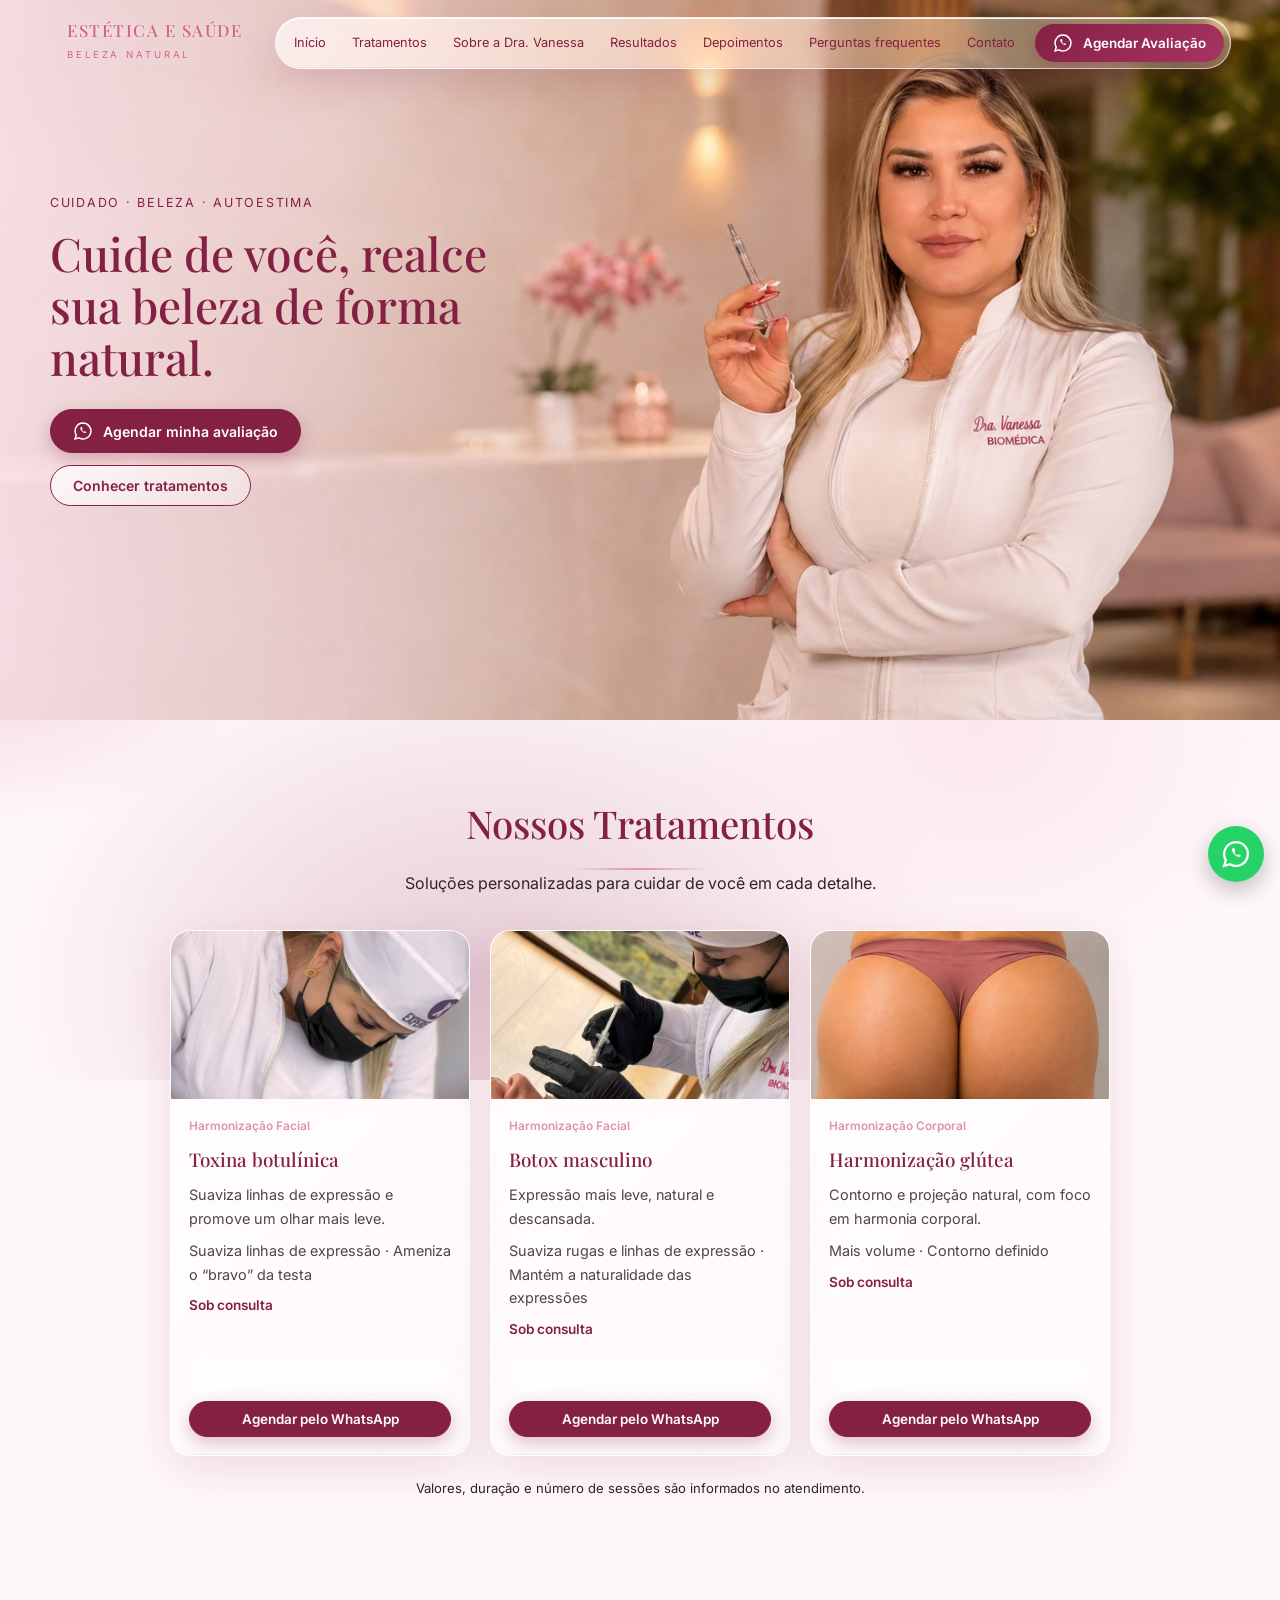
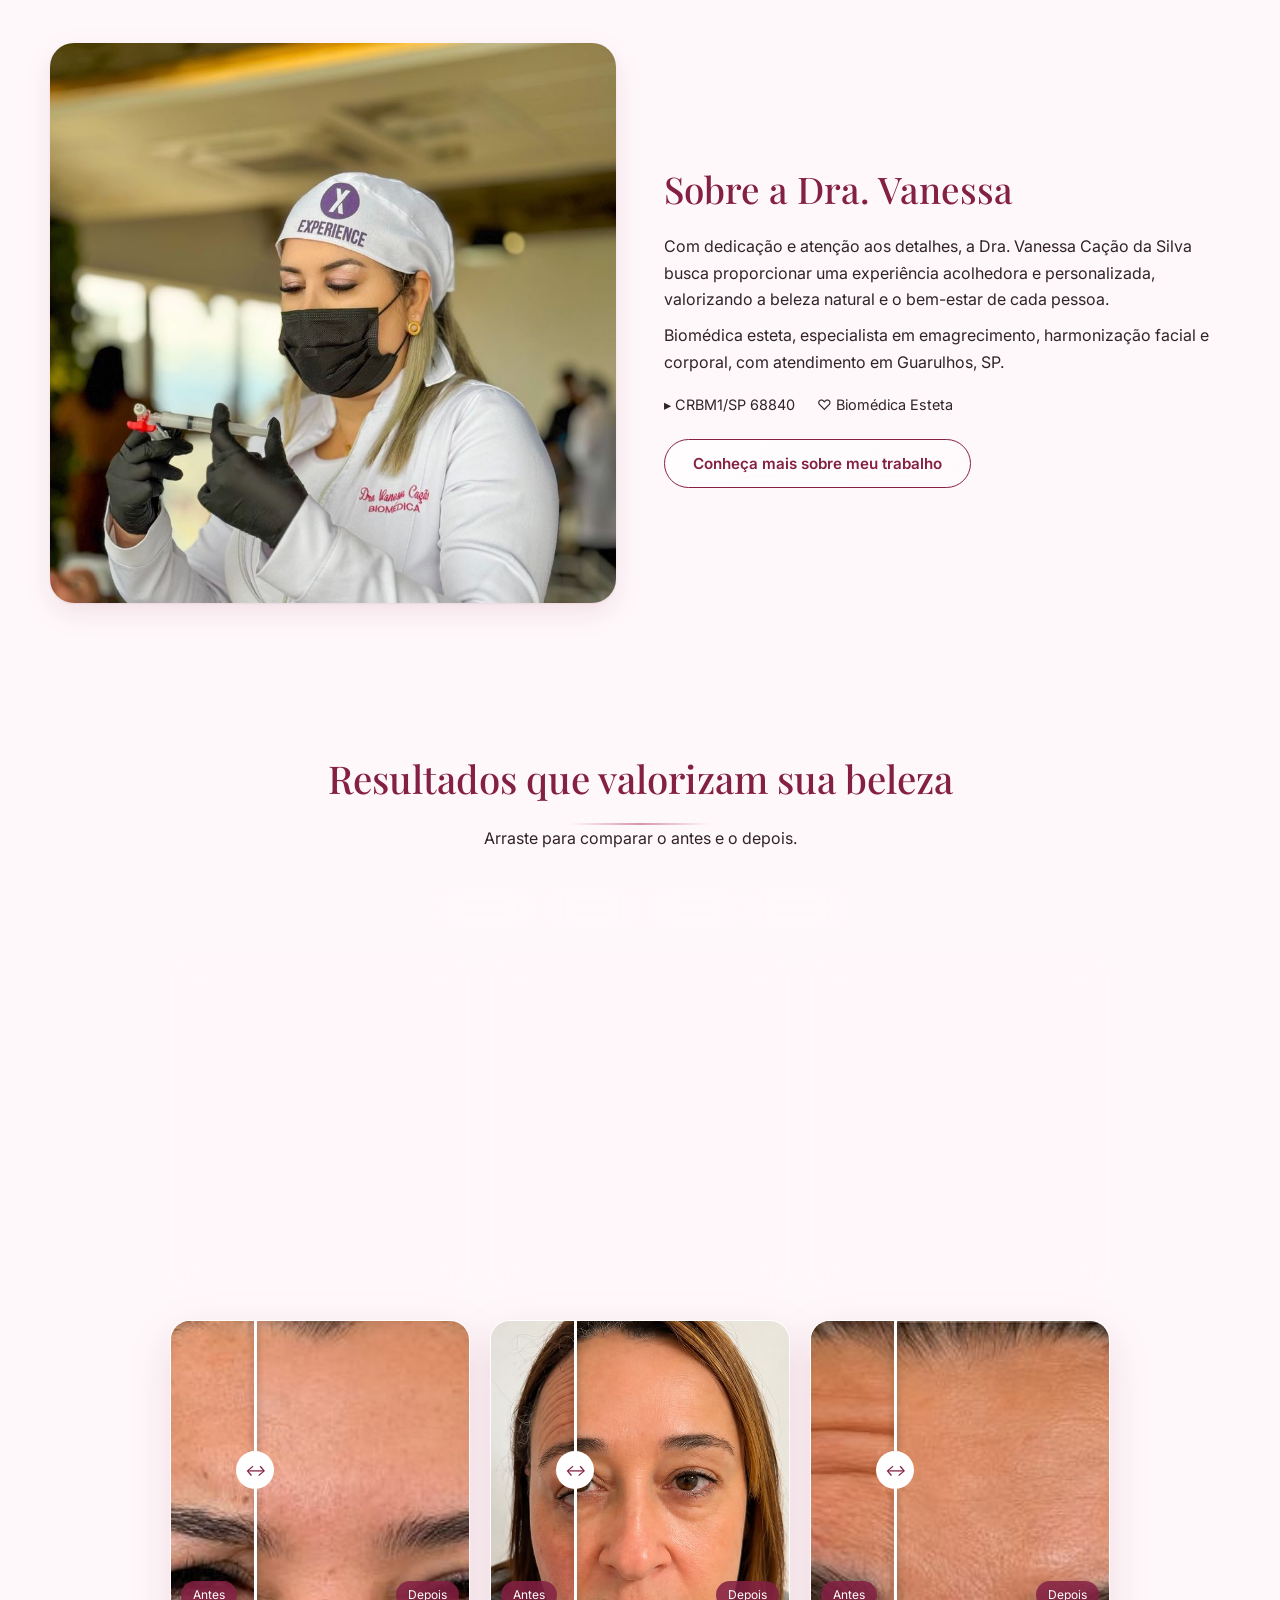
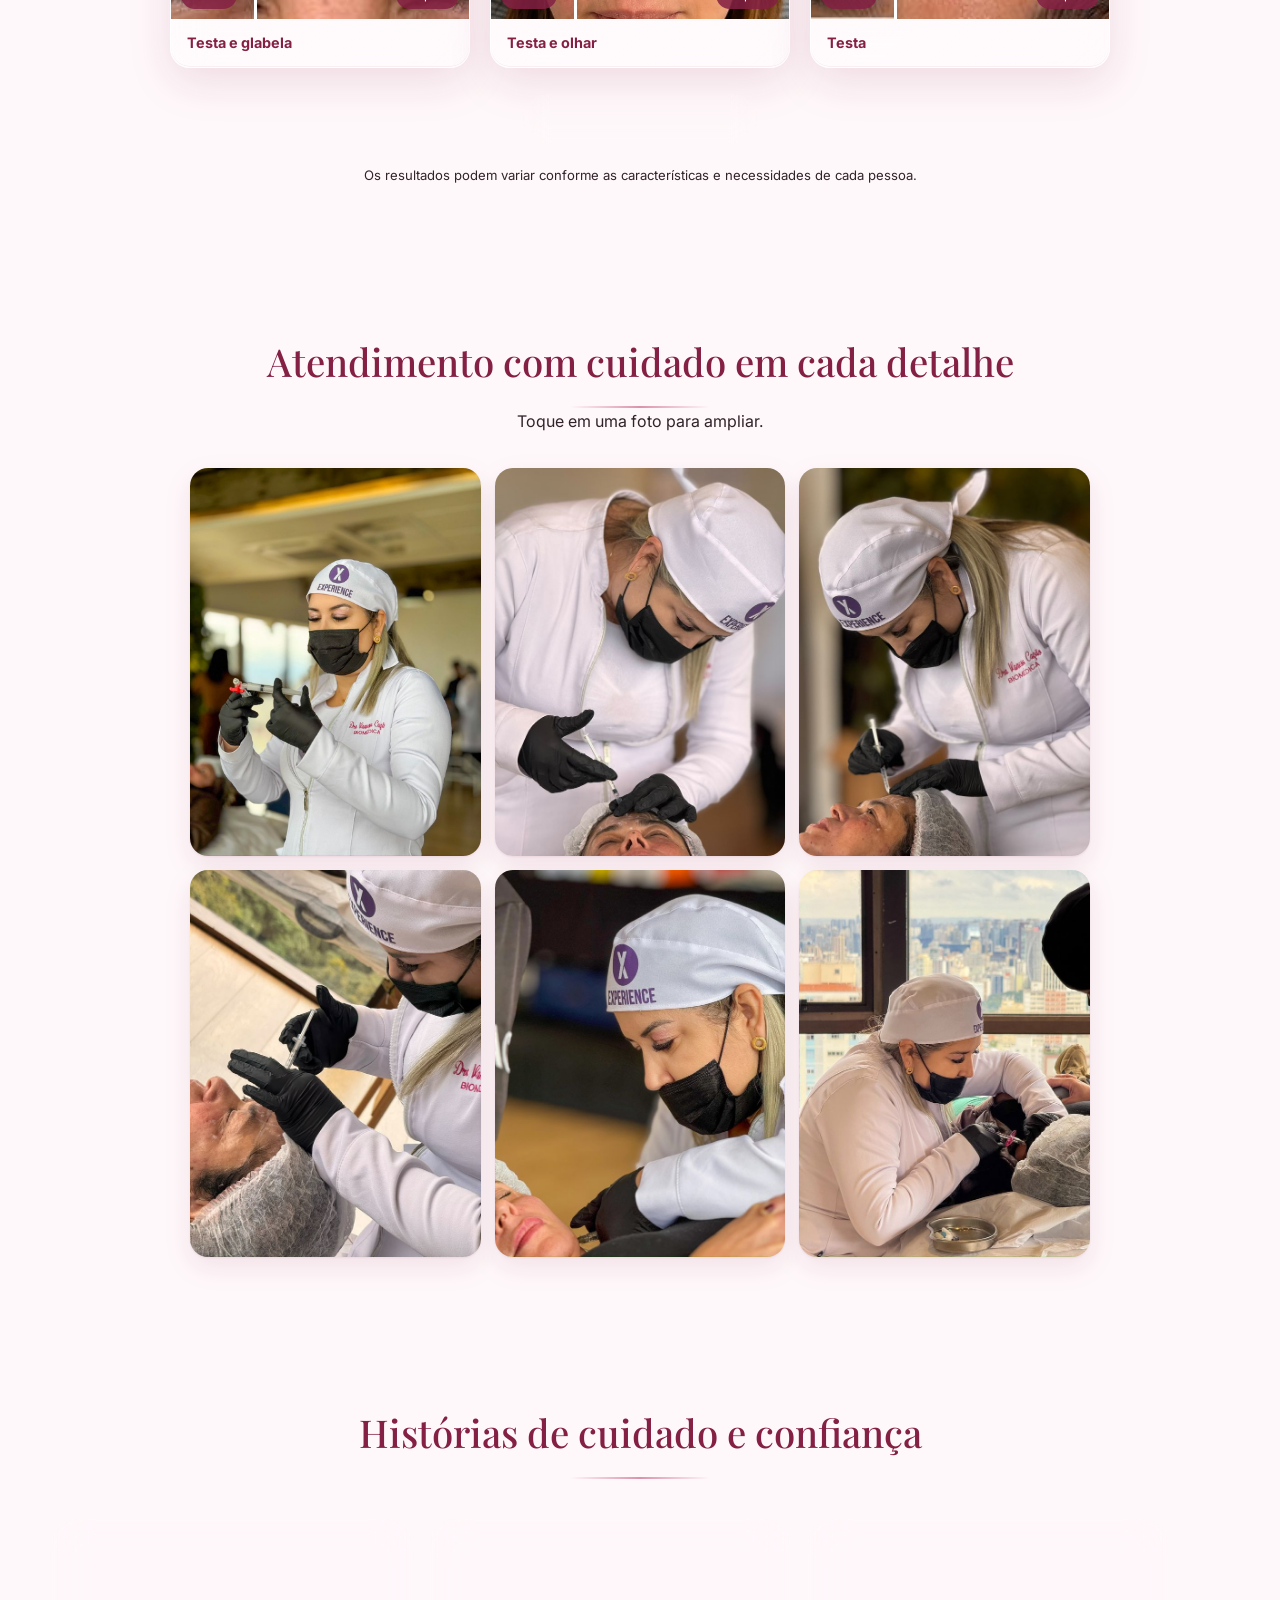
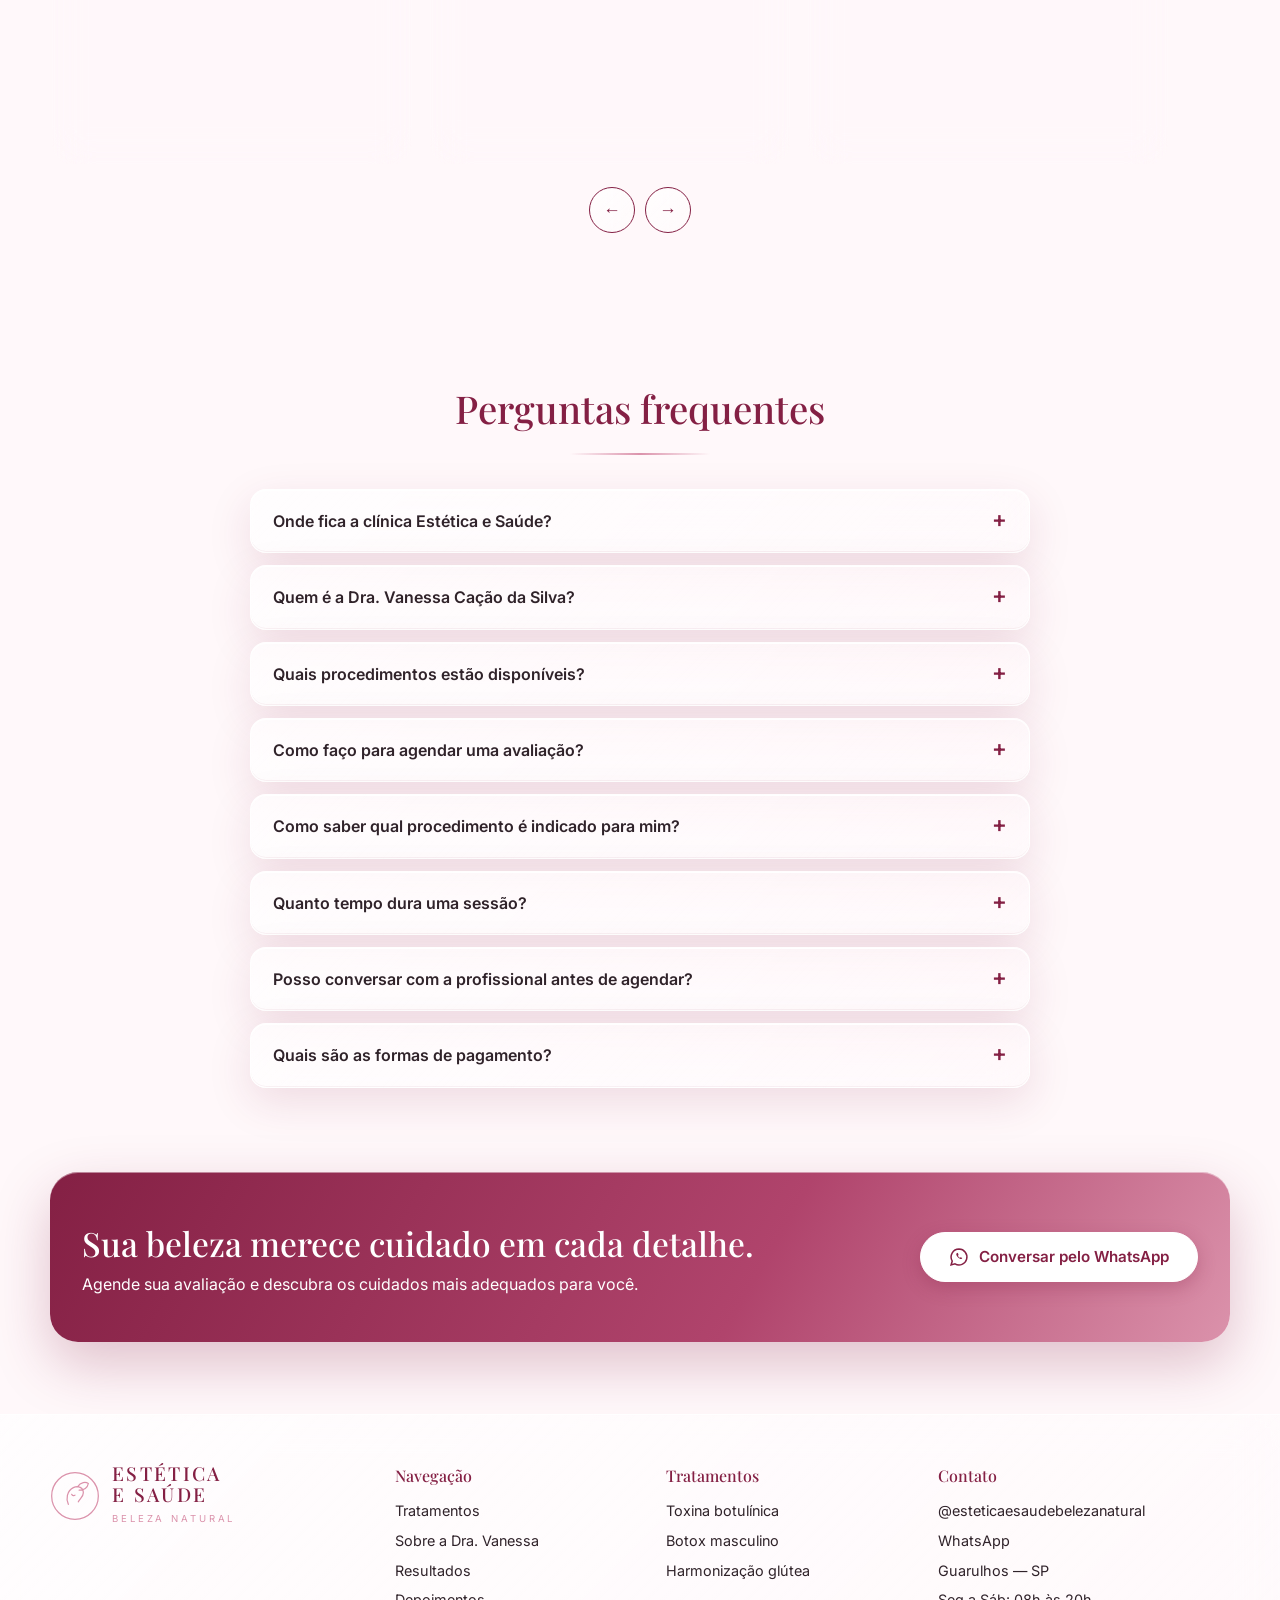
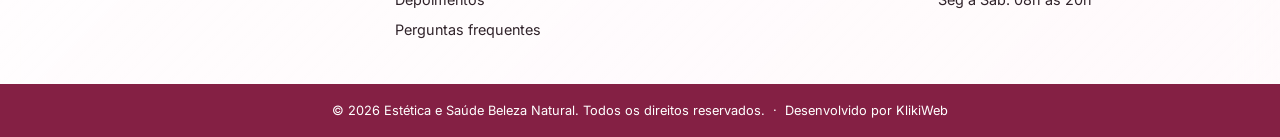
==== index.html @ adcb9d9b "Add files via upload" ====
<!DOCTYPE html>
<html lang="pt-BR"><head><meta charset="utf-8">
<meta name="viewport" content="width=device-width, initial-scale=1, viewport-fit=cover">
<title>Biomédica Esteta em Guarulhos – SP | Estética e Saúde</title>
<link rel="canonical" href=""><script>document.querySelector('link[rel=canonical]').href=location.href.split('#')[0]</script>
<meta name="robots" content="index,follow,max-image-preview:large"><meta name="theme-color" content="#842044">
<meta name="geo.region" content="BR-SP"><meta name="geo.placename" content="Guarulhos"><meta property="og:locale" content="pt_BR"><meta property="og:site_name" content="Estética e Saúde — Beleza Natural">
<script type="application/ld+json">{"@context":"https://schema.org","@graph":[{"@type":"HealthAndBeautyBusiness","@id":"#clinica","name":"Estética e Saúde — Beleza Natural","alternateName":"Estética e Saúde Beleza Natural","description":"Clínica de estética em Guarulhos, SP, com a biomédica esteta Dra. Vanessa Cação da Silva, especialista em emagrecimento, harmonização facial e corporal.","address":{"@type":"PostalAddress","addressLocality":"Guarulhos","addressRegion":"SP","addressCountry":"BR"},"areaServed":{"@type":"City","name":"Guarulhos"},"founder":{"@id":"#dra-vanessa"},"employee":{"@id":"#dra-vanessa"},"sameAs":["https://www.instagram.com/esteticaesaudebelezanatural/"],"contactPoint":{"@type":"ContactPoint","contactType":"customer service","url":"https://wa.me/message/TGUZO6PTKN33A1","availableLanguage":"pt-BR"},"knowsAbout":["Harmonização facial","Harmonização corporal","Toxina botulínica","Emagrecimento"],"hasOfferCatalog":{"@type":"OfferCatalog","name":"Tratamentos","itemListElement":[{"@type":"Offer","itemOffered":{"@type":"Service","name":"Toxina botulínica"}},{"@type":"Offer","itemOffered":{"@type":"Service","name":"Botox masculino"}},{"@type":"Offer","itemOffered":{"@type":"Service","name":"Harmonização glútea"}}]}},{"@type":"Person","@id":"#dra-vanessa","name":"Dra. Vanessa Cação da Silva","jobTitle":"Biomédica Esteta","identifier":"CRBM1/SP 68840","worksFor":{"@id":"#clinica"},"sameAs":["https://www.instagram.com/esteticaesaudebelezanatural/"]},{"@type":"WebSite","name":"Estética e Saúde — Beleza Natural","inLanguage":"pt-BR"},{"@type":"FAQPage","mainEntity":[{"@type":"Question","name":"Onde fica a clínica Estética e Saúde?","acceptedAnswer":{"@type":"Answer","text":"A clínica atende em Guarulhos, SP. Para o endereço completo e os horários, fale com a equipe pelo WhatsApp."}},{"@type":"Question","name":"Quem é a Dra. Vanessa Cação da Silva?","acceptedAnswer":{"@type":"Answer","text":"Biomédica esteta (CRBM1/SP 68840), especialista em emagrecimento, harmonização facial e corporal."}},{"@type":"Question","name":"Quais procedimentos estão disponíveis?","acceptedAnswer":{"@type":"Answer","text":"Toxina botulínica, Botox masculino e harmonização glútea. Para outros procedimentos, consulte a equipe pelo WhatsApp."}},{"@type":"Question","name":"Como faço para agendar uma avaliação?","acceptedAnswer":{"@type":"Answer","text":"Clique em qualquer botão de agendamento do site para conversar com a clínica pelo WhatsApp."}},{"@type":"Question","name":"Como saber qual procedimento é indicado para mim?","acceptedAnswer":{"@type":"Answer","text":"Na avaliação individual, a profissional analisa suas necessidades e indica o cuidado mais adequado."}},{"@type":"Question","name":"Quanto tempo dura uma sessão?","acceptedAnswer":{"@type":"Answer","text":"A duração depende do procedimento e é informada no agendamento."}},{"@type":"Question","name":"Posso conversar com a profissional antes de agendar?","acceptedAnswer":{"@type":"Answer","text":"Você pode enviar suas dúvidas pelo WhatsApp antes de marcar."}},{"@type":"Question","name":"Quais são as formas de pagamento?","acceptedAnswer":{"@type":"Answer","text":"As formas de pagamento são informadas no atendimento pelo WhatsApp."}}]}]}</script>
<meta name="description" content="Biomédica esteta em Guarulhos, SP: Dra. Vanessa Cação da Silva. Toxina botulínica, Botox masculino e harmonização glútea. Agende sua avaliação pelo WhatsApp.">
<meta property="og:title" content="Biomédica Esteta em Guarulhos – SP | Estética e Saúde"><meta property="og:description" content="Dra. Vanessa Cação da Silva, biomédica esteta em Guarulhos, SP. Harmonização facial e corporal. Agende sua avaliação."><meta property="og:type" content="website">
<link rel="stylesheet" href="https://fonts.googleapis.com/css2?family=Great+Vibes&family=Inter:wght@400;500;600&family=Playfair+Display:wght@400;500;700&display=swap">
<style>
:root{--v:#842044;--r:#DB92AB;--rl:#FBE5ED;--bg:#FFF8FA;--t:#30232A;--hd:#842044;--ch:#D8B5A2;--card:#fff;--sh:0 1px 2px rgba(132,32,68,.08),0 10px 28px rgba(132,32,68,.10);box-sizing:border-box;padding-top:env(safe-area-inset-top,0px);padding-bottom:env(safe-area-inset-bottom,0px)}
@media(prefers-color-scheme:dark){:root:not([data-theme="light"]){--bg:#1d1318;--rl:#2a1a22;--t:#f6e9ee;--hd:#f0a9c4;--card:#2a1c24}}
:root[data-theme="dark"]{--bg:#1d1318;--rl:#2a1a22;--t:#f6e9ee;--hd:#f0a9c4;--card:#2a1c24}
*{box-sizing:border-box;margin:0}html{scroll-behavior:smooth;scroll-padding-top:calc(84px + env(safe-area-inset-top,0px))}
body{font:16px/1.65 Inter,system-ui,sans-serif;background:var(--bg);color:var(--t);overflow-x:hidden}
body::before{content:"";position:fixed;inset:0 0 auto;height:env(safe-area-inset-top,0px);background:var(--v);z-index:60}
h1,h2,h3,.logo b{font-family:"Playfair Display",Georgia,serif;font-weight:500;color:var(--hd)}
a{color:inherit;text-decoration:none}:focus-visible{outline:3px solid var(--r);outline-offset:3px}
.w{width:min(1180px,100% - 32px);margin:auto}.ic{width:20px;height:20px;flex:none}
#bar{position:fixed;top:env(safe-area-inset-top,0px);left:0;height:3px;width:0;background:linear-gradient(90deg,var(--r),#fff);z-index:70}
.top{background:var(--v);color:#fff;font-size:.8rem}.top .w{display:flex;justify-content:space-between;gap:6px 18px;flex-wrap:wrap;padding:8px 0}.top a{display:inline-flex;gap:6px;align-items:center}
header{position:sticky;top:env(safe-area-inset-top,0px);z-index:50;background:var(--bg);transition:.3s}
header.s{background:color-mix(in srgb,var(--bg) 78%,transparent);backdrop-filter:blur(16px);-webkit-backdrop-filter:blur(16px);box-shadow:var(--sh)}
nav{display:flex;align-items:center;justify-content:space-between;gap:16px;padding:14px 0;transition:.3s}header.s nav{padding:7px 0}
.logo{display:flex;align-items:center;gap:12px}.logo svg{width:50px;height:50px;color:var(--r)}.logo b{display:block;font-size:1.2rem;letter-spacing:.12em;line-height:1.1}.logo small{font-size:.6rem;letter-spacing:.3em;color:var(--r)}
.links{display:flex;gap:26px;font-size:.88rem}.links a{position:relative;padding:4px 0}.links a::after{content:"";position:absolute;left:0;bottom:0;height:1.5px;width:100%;background:var(--v);transform:scaleX(0);transform-origin:left;transition:.3s}.links a:hover::after{transform:scaleX(1)}
.btn{display:inline-flex;align-items:center;justify-content:center;gap:10px;padding:14px 28px;border-radius:99px;background:var(--v);color:#fff;border:1.5px solid var(--v);cursor:pointer;font:600 .95rem Inter,sans-serif;transition:.25s;box-shadow:0 6px 18px rgba(132,32,68,.28)}
.btn:hover{transform:translateY(-2px);box-shadow:0 12px 26px rgba(132,32,68,.32)}.btn:active{transform:scale(.97)}
.btn.o{background:transparent;color:var(--hd);box-shadow:none;border-color:var(--hd)}.btn.l{background:#fff;color:var(--v);border-color:#fff}.btn.sm{padding:9px 18px;font-size:.84rem}
.bt{display:none;background:none;border:0;color:var(--hd);font-size:1.7rem;cursor:pointer;padding:4px 8px}
.hero{--hd:#842044;--t:#30232A;background:linear-gradient(115deg,#FBE5ED,#f9d0de 65%,#f3b8cc);position:relative;overflow:hidden;color:var(--t)}
.hero::before{content:"";position:absolute;left:-90px;top:30px;width:260px;height:420px;background:radial-gradient(ellipse,rgba(219,146,171,.35),transparent 70%);transform:translateY(var(--py,0));border-radius:50%}
.hero .w{display:grid;grid-template-columns:1.1fr 1fr;align-items:end;gap:24px;padding-top:56px;position:relative}
.hero .tx{align-self:center;padding-bottom:48px}.eb{font-size:.78rem;letter-spacing:.14em;color:var(--hd)}
h1{font-size:clamp(2.2rem,5vw,3.7rem);line-height:1.12;margin:14px 0 16px;animation:up .9s both}.hero p{max-width:30em;font-size:1.08rem;animation:up .9s .15s both}
.cta{display:flex;gap:12px;flex-wrap:wrap;margin:26px 0;animation:up .9s .3s both}
.dif{display:flex;gap:22px;flex-wrap:wrap;font-size:.82rem;animation:up .9s .45s both}.dif span{display:flex;gap:8px;align-items:center}.dif i{color:var(--v);font-style:normal;font-size:1.3rem}
.ph{position:relative;clip-path:inset(0 0 0 100%);animation:rev 1.2s .2s forwards cubic-bezier(.2,.7,.2,1)}.ph img{width:100%;display:block;aspect-ratio:435/420;object-fit:cover;border-radius:30px 30px 0 0}
.sig{position:absolute;left:12px;bottom:18px;padding:10px 16px;border-radius:16px;background:rgba(255,255,255,.55);backdrop-filter:blur(10px);-webkit-backdrop-filter:blur(10px);font-size:.78rem;color:var(--hd)}.sig b{display:block;font:400 1.5rem "Great Vibes",cursive;line-height:1.1}
@keyframes rev{to{clip-path:inset(0)}}@keyframes up{from{opacity:0;transform:translateY(22px)}}@keyframes pop{from{opacity:0;transform:scale(.97)}}
section{padding:72px 0}.hd{text-align:center;margin-bottom:34px}.hd h2{font-size:clamp(1.7rem,3.6vw,2.4rem)}.hd p{opacity:.8}
.tg{display:grid;grid-template-columns:repeat(5,1fr);gap:14px}
.tc{position:relative;border-radius:20px;overflow:hidden;aspect-ratio:3/4;box-shadow:var(--sh);transition:.35s;color:#fff;display:flex;align-items:flex-end}.tc:hover{transform:translateY(-6px)}
.tc img{position:absolute;inset:0;width:100%;height:100%;object-fit:cover;transition:transform .6s}.tc:hover img{transform:scale(1.07)}
.tc::after{content:"";position:absolute;inset:0;background:linear-gradient(transparent 40%,rgba(132,32,68,.88))}.tc div{position:relative;z-index:1;padding:16px;font-weight:600}.tc small{display:block;font-weight:400;opacity:.9;margin-top:4px}
.tabs{display:flex;gap:8px;overflow-x:auto;padding:4px 2px 12px;margin-bottom:12px;scrollbar-width:thin}
.tabs button{flex:none;padding:10px 20px;border-radius:99px;border:1.5px solid var(--r);background:transparent;color:var(--t);font:500 .9rem Inter,sans-serif;cursor:pointer;transition:.25s}
.tabs button[aria-selected="true"]{background:var(--v);border-color:var(--v);color:#fff}
.cg{display:grid;grid-template-columns:repeat(auto-fill,minmax(250px,1fr));gap:20px}
.card{background:var(--card);border-radius:20px;overflow:hidden;box-shadow:var(--sh);display:flex;flex-direction:column;animation:pop .45s both;transition:.3s}.card:hover{transform:translateY(-4px)}
.card img{width:100%;aspect-ratio:16/10;object-fit:cover}.card .b{padding:18px;display:flex;flex-direction:column;gap:8px;flex:1}
.card small{color:var(--r);font-weight:600;font-size:.74rem}.card h3{font-size:1.18rem}.card p{font-size:.9rem;opacity:.85}.card .pr{font-size:.85rem;font-weight:600;color:var(--hd)}.card .ac{display:grid;gap:8px;margin-top:auto;padding-top:8px}
.note{text-align:center;font-size:.82rem;opacity:.7;margin-top:22px}
.ab{display:grid;grid-template-columns:1fr 1fr;gap:48px;align-items:center}.ab img{width:100%;border-radius:24px;box-shadow:var(--sh);aspect-ratio:4/5;max-height:560px;object-fit:cover;object-position:center 25%}
.ab h2{font-size:clamp(1.7rem,3.4vw,2.3rem);margin-bottom:14px}.ab ul{list-style:none;padding:0;display:flex;gap:22px;flex-wrap:wrap;margin:18px 0 22px;font-size:.9rem}
.tm{display:flex;gap:18px;overflow-x:auto;scroll-snap-type:x mandatory;padding:6px 2px 16px;scrollbar-width:none}.tm::-webkit-scrollbar{display:none}
.tm figure{flex:0 0 min(360px,86%);scroll-snap-align:start;background:var(--card);border-radius:20px;padding:24px;box-shadow:var(--sh)}
.tm .st{color:var(--r);letter-spacing:3px}.tm blockquote{margin:10px 0 16px;font-size:.95rem}.tm figcaption{display:flex;gap:12px;align-items:center;font-size:.85rem}
.av{width:42px;height:42px;border-radius:50%;background:var(--rl);color:var(--v);display:grid;place-items:center;font-weight:600}.tm em{font-size:.7rem;opacity:.6;font-style:normal}
.ar{display:flex;gap:10px;justify-content:center;margin-top:8px}.ar button{width:46px;height:46px;border-radius:50%;border:1.5px solid var(--v);background:none;color:var(--hd);font-size:1.1rem;cursor:pointer;transition:.25s}.ar button:hover{background:var(--v);color:#fff}
details{background:var(--card);border-radius:16px;box-shadow:var(--sh);margin:0 auto 12px;max-width:780px;transition:.3s}details[open]{box-shadow:0 0 0 1.5px var(--r),var(--sh)}
summary{cursor:pointer;padding:18px 22px;font-weight:600;list-style:none;display:flex;justify-content:space-between;gap:12px}summary::-webkit-details-marker{display:none}summary::after{content:"+";font-size:1.4rem;line-height:1;color:var(--v);transition:transform .3s}details[open] summary::after{transform:rotate(45deg)}
details p{padding:0 22px 20px;opacity:.85;animation:up .4s}
.band{background:linear-gradient(120deg,#842044,#b0446c 60%,#DB92AB);color:#fff;border-radius:28px;padding:44px 32px;display:flex;align-items:center;justify-content:space-between;gap:24px;flex-wrap:wrap}
.band h2{color:#fff;font-size:clamp(1.5rem,3vw,2.1rem)}.band p{opacity:.92}
footer{background:var(--rl);padding:48px 0 0}footer .g{display:grid;grid-template-columns:1.3fr 1fr 1fr 1.2fr;gap:28px;padding-bottom:36px;font-size:.9rem}footer h3{font-size:1rem;margin-bottom:10px}footer li{list-style:none;margin:6px 0}footer ul{padding:0}footer a:hover{color:var(--hd);text-decoration:underline}
.cr{background:var(--v);color:#fff;text-align:center;font-size:.8rem;padding:16px;margin-top:0}
.wf{position:fixed;right:max(16px,env(safe-area-inset-right,0px));bottom:calc(18px + env(safe-area-inset-bottom,0px));z-index:55;width:56px;height:56px;border-radius:50%;background:#25D366;color:#fff;display:grid;place-items:center;box-shadow:0 8px 22px rgba(0,0,0,.25);animation:pul 2.8s infinite}.wf svg{width:30px;height:30px}
@keyframes pul{50%{box-shadow:0 8px 22px rgba(0,0,0,.25),0 0 0 12px rgba(37,211,102,.14)}}
dialog{border:0;border-radius:24px;padding:0;width:min(720px,calc(100% - 24px));max-height:90vh;background:var(--card);color:var(--t);box-shadow:0 30px 80px rgba(0,0,0,.35)}dialog[open]{animation:pop .35s}
dialog::backdrop{background:rgba(48,35,42,.5);backdrop-filter:blur(6px)}
dialog img{width:100%;aspect-ratio:16/8;object-fit:cover}.mb{padding:24px 28px 28px}.mb h3{font-size:1.6rem;margin-bottom:8px}.mb h4{margin:16px 0 4px;color:var(--hd)}.mb ul{padding-left:20px}
.x{position:absolute;top:12px;right:12px;width:40px;height:40px;border-radius:50%;border:0;background:rgba(255,255,255,.9);color:var(--v);font-size:1.3rem;cursor:pointer}
.rv{opacity:0;transform:translateY(24px);transition:.8s cubic-bezier(.2,.7,.2,1)}.rv.in{opacity:1;transform:none}
@media(max-width:900px){.bt{display:block}.nc{display:none}.links{position:absolute;left:0;right:0;top:100%;background:var(--bg);flex-direction:column;padding:18px 24px;gap:14px;box-shadow:var(--sh);opacity:0;visibility:hidden;transform:translateY(-8px);transition:.3s}.links.open{opacity:1;visibility:visible;transform:none}
.hero .w,.ab{grid-template-columns:1fr}.hero .tx{padding-bottom:8px}.tg{grid-template-columns:repeat(2,1fr)}.tc:last-child{grid-column:span 2;aspect-ratio:2/1}footer .g{grid-template-columns:1fr 1fr}section{padding:52px 0}.cta .btn{flex:1 1 220px}}
@media(prefers-reduced-motion:reduce){*,::before,::after{animation:none!important;transition:none!important}.ph{clip-path:none}.rv{opacity:1;transform:none}html{scroll-behavior:auto}}
.gl{display:grid;grid-template-columns:repeat(auto-fill,minmax(280px,1fr));gap:20px}
.gi{background:var(--card);border-radius:20px;overflow:hidden;box-shadow:var(--sh)}.gi figcaption{padding:12px 16px;font-weight:600;font-size:.9rem;color:var(--hd)}
.ba{position:relative;aspect-ratio:4/5;overflow:hidden;touch-action:pan-y}.ba:focus-within{outline:3px solid var(--r);outline-offset:-3px}.ba img{position:absolute;inset:0;width:100%;height:100%;object-fit:cover;object-position:center 40%}.ba .bf{clip-path:inset(0 calc(100% - var(--p)) 0 0)}
.ln{position:absolute;top:0;bottom:0;left:var(--p);width:3px;margin-left:-1.5px;background:#fff;box-shadow:0 0 8px rgba(0,0,0,.4)}.ln::after{content:"↔";position:absolute;top:50%;left:50%;transform:translate(-50%,-50%);width:38px;height:38px;border-radius:50%;background:#fff;color:var(--v);display:grid;place-items:center}
.lb{position:absolute;bottom:10px;left:10px;padding:4px 12px;border-radius:99px;background:rgba(132,32,68,.85);color:#fff;font-size:.75rem}.lb.r{left:auto;right:10px}
.ba input{position:absolute;inset:0;width:100%;height:100%;opacity:0;cursor:ew-resize;margin:0}
.ex{display:grid;grid-template-columns:repeat(3,1fr);gap:14px}.xb{border:0;padding:0;border-radius:18px;overflow:hidden;cursor:zoom-in;aspect-ratio:3/4;background:none;box-shadow:var(--sh)}.xb img{width:100%;height:100%;object-fit:cover;transition:transform .6s}.xb:hover img{transform:scale(1.06)}
.sig{bottom:auto;top:14px}
@media(max-width:1100px){.links{gap:16px;font-size:.82rem}}@media(max-width:900px){.ex{grid-template-columns:repeat(2,1fr)}}
.hero{position:relative;min-height:clamp(540px,56vw,820px);display:flex;align-items:center;background:#f6dfe6}.hero::before{display:none}
.hero::after{content:"";position:absolute;inset:0;background:linear-gradient(90deg,rgba(251,229,237,.96),rgba(251,229,237,.78) 34%,rgba(251,229,237,0) 58%)}
.hb{position:absolute;inset:0;width:100%;height:100%;object-fit:cover;object-position:70% center}
.hero .w{position:relative;z-index:1;display:block;padding-top:0}.hero .tx{max-width:520px;padding:64px 0}
@media(max-width:900px){.hero{display:block;min-height:0}.hero::after{display:none}.hb{position:static;height:auto;aspect-ratio:4/3.4;object-position:78% 30%}.hero .tx{max-width:none;padding:28px 0 36px}}
header,header.s{position:fixed;left:0;right:0;background:none;box-shadow:none;backdrop-filter:none;-webkit-backdrop-filter:none}
header nav{width:min(1400px,100% - 32px)}
header .logo b{color:#d1648c;white-space:nowrap;font-size:1.3rem;text-shadow:0 1px 10px rgba(255,255,255,.55)}header .logo small{color:#d1648c;text-shadow:0 1px 8px rgba(255,255,255,.55)}
.links{gap:8px;font-size:.82rem}.links a{white-space:nowrap;padding:7px 14px;border-radius:99px;color:#842044;background:rgba(255,255,255,.55);border:1px solid rgba(255,255,255,.75);backdrop-filter:blur(14px);-webkit-backdrop-filter:blur(14px);box-shadow:0 4px 14px rgba(132,32,68,.10)}
.links a:hover{background:rgba(255,255,255,.8);transform:translateY(-1px)}.links a::after{display:none}
.nc{background:rgba(255,255,255,.55);color:#842044;border-color:rgba(255,255,255,.75);backdrop-filter:blur(14px);-webkit-backdrop-filter:blur(14px);box-shadow:0 4px 14px rgba(132,32,68,.10);white-space:nowrap}.nc:hover{background:rgba(255,255,255,.8)}
@media(min-width:901px){.hero .tx{padding-top:130px}}
@media(max-width:1100px){.bt{display:flex;align-items:center;justify-content:center;width:44px;height:44px;padding:0;border-radius:50%;background:rgba(255,255,255,.55);border:1px solid rgba(255,255,255,.75);backdrop-filter:blur(14px);-webkit-backdrop-filter:blur(14px);color:#842044;font-size:1.4rem}.nc{display:none}.links{position:absolute;left:16px;right:16px;top:calc(100% + 4px);flex-direction:column;align-items:stretch;gap:8px;padding:14px;border-radius:24px;background:rgba(255,255,255,.7);backdrop-filter:blur(18px);-webkit-backdrop-filter:blur(18px);box-shadow:var(--sh);opacity:0;visibility:hidden;transform:translateY(-8px);transition:.3s}.links.open{opacity:1;visibility:visible;transform:none}.links a{text-align:center}}
header nav{display:grid;grid-template-columns:1fr auto 1fr;align-items:center}
header .logo{justify-self:start}header .logo b{font-size:1.05rem;letter-spacing:.09em}
.links{justify-self:center;gap:2px;padding:6px;border-radius:99px;background:linear-gradient(135deg,rgba(255,255,255,.66),rgba(255,255,255,.3));border:1px solid rgba(255,255,255,.7);backdrop-filter:blur(22px) saturate(180%);-webkit-backdrop-filter:blur(22px) saturate(180%);box-shadow:0 12px 36px rgba(132,32,68,.16),inset 0 1px 0 rgba(255,255,255,.95),inset 0 -1px 0 rgba(132,32,68,.06)}
.links a{background:none;border:0;box-shadow:none;backdrop-filter:none;-webkit-backdrop-filter:none;padding:8px 12px;font-size:.8rem}
.links a:hover{background:rgba(255,255,255,.7);transform:none;box-shadow:inset 0 1px 0 #fff}
.links .nc{background:linear-gradient(135deg,#842044,#a73461);color:#fff;margin-left:6px;box-shadow:0 4px 14px rgba(132,32,68,.3)}.links .nc:hover{background:linear-gradient(135deg,#9a2a54,#b8416d)}
@media(max-width:1240px){.bt{grid-column:3;justify-self:end;display:flex;align-items:center;justify-content:center;width:44px;height:44px;padding:0;border-radius:50%;background:rgba(255,255,255,.55);border:1px solid rgba(255,255,255,.75);backdrop-filter:blur(14px);-webkit-backdrop-filter:blur(14px);color:#842044;font-size:1.4rem}.links{position:absolute;left:16px;right:16px;top:calc(100% + 4px);flex-direction:column;align-items:stretch;gap:6px;padding:14px;border-radius:26px;background:rgba(255,255,255,.72);opacity:0;visibility:hidden;transform:translateY(-8px);transition:.3s}.links.open{opacity:1;visibility:visible;transform:none}.links a{text-align:center;padding:11px 14px;font-size:.9rem}.links .nc{display:inline-flex;justify-content:center;margin:4px 0 0}}
header .logo{padding:6px 16px;border-radius:99px;border:1px solid transparent;transition:background .35s,box-shadow .35s,border-color .35s}
header.s .logo{background:linear-gradient(135deg,rgba(255,255,255,.8),rgba(255,255,255,.45));backdrop-filter:blur(18px) saturate(170%);-webkit-backdrop-filter:blur(18px) saturate(170%);box-shadow:0 8px 26px rgba(132,32,68,.14),inset 0 1px 0 rgba(255,255,255,.95);border-color:rgba(255,255,255,.7)}
header.s .logo b,header.s .logo small{color:#c43d74;text-shadow:none}
.fx{opacity:0;transform:translateY(28px);filter:blur(8px);transition:opacity .9s ease var(--dl,0s),transform .9s cubic-bezier(.2,.7,.2,1) var(--dl,0s),filter .9s ease var(--dl,0s),letter-spacing 1.1s ease var(--dl,0s)}
h2.fx{letter-spacing:.07em}.fx.in{opacity:1;transform:none;filter:none}h2.fx.in{letter-spacing:0}
.hd h2::after{content:"";display:block;height:2px;width:0;margin:12px auto 0;background:linear-gradient(90deg,transparent,var(--r),transparent);transition:width 1s ease .35s}.hd h2.in::after{width:140px}
@media(prefers-reduced-motion:no-preference){.hero .tx{transform:translateY(var(--hy,0px));opacity:var(--ho,1)}}
@media(prefers-reduced-motion:reduce){.fx{opacity:1;transform:none;filter:none;letter-spacing:inherit}.hd h2::after{width:140px}}
.cg{grid-template-columns:repeat(auto-fill,minmax(240px,300px));justify-content:center}.card img{aspect-ratio:16/9;object-position:center 30%}
.gl{grid-template-columns:repeat(auto-fill,minmax(240px,300px));justify-content:center}
.ex{max-width:900px;margin:0 auto}
dialog img{max-height:40vh}
header .logo{transition:opacity .35s,transform .35s}
header.s .logo{opacity:0;transform:translateY(-8px);pointer-events:none;background:none;box-shadow:none;backdrop-filter:none;-webkit-backdrop-filter:none;border-color:transparent}
.hero .cta{animation-fill-mode:backwards;transition:opacity .4s,transform .4s}
header.s~main .hero .cta{opacity:0;transform:translateY(-12px);pointer-events:none}
.hero::after{background:linear-gradient(90deg,rgba(251,229,237,.88),rgba(251,229,237,.5) 26%,rgba(251,229,237,0) 46%)}
@media(min-width:901px){.hero{min-height:clamp(560px,92svh,900px)}}
.links,.bt{transition:opacity .4s ease,transform .4s ease,visibility .4s}
header.hd .links,header.hd .bt{opacity:0;visibility:hidden;transform:translateY(-16px);pointer-events:none}
@media(min-width:901px){.hero{min-height:clamp(620px,100svh,940px);background:linear-gradient(180deg,#f9e1ea,#f6dfe6)}.hb{top:92px;height:calc(100% - 92px);object-position:70% 0%;-webkit-mask-image:linear-gradient(to bottom,transparent,#000 40px);mask-image:linear-gradient(to bottom,transparent,#000 40px)}.hero::after{top:92px}.hero .tx{max-width:460px;padding:110px 0 64px}.hero h1{font-size:clamp(2.1rem,3.6vw,3.2rem)}.hero .cta .btn{padding:11px 22px;font-size:.88rem}}
@keyframes hz{from{opacity:0;transform:scale(1.05)}}.hb{animation:hz 1.6s cubic-bezier(.2,.7,.2,1) both}
@media(min-width:901px){.hero{display:block;min-height:0;padding-top:92px}.hb{position:static;display:block;width:100%;height:auto;aspect-ratio:1672/941;object-position:center}.hero .w{position:absolute;left:0;right:0;top:92px;bottom:0;margin:auto;display:flex;align-items:center}.hero .tx{padding:0}}
@media(min-width:901px){.hero{padding-top:0}.hb{-webkit-mask-image:none;mask-image:none}.hero::after{top:0}.hero .w{top:0}}
.gl{align-items:start}
.gi .ba{aspect-ratio:1/1}.gi figcaption{display:flex;justify-content:space-between;align-items:baseline;gap:8px}.gi figcaption small{font-weight:400;opacity:.7;font-size:.78rem;text-align:right}.tabs button small{font-size:.75rem}
:root{--gb:linear-gradient(135deg,rgba(255,255,255,.74),rgba(255,255,255,.36));--gbd:rgba(255,255,255,.8);--gsh:0 14px 44px rgba(132,32,68,.13),inset 0 1px 0 rgba(255,255,255,.95),inset 0 -1px 0 rgba(132,32,68,.05)}
@media(prefers-color-scheme:dark){:root:not([data-theme="light"]){--gb:linear-gradient(135deg,rgba(255,255,255,.13),rgba(255,255,255,.04));--gbd:rgba(255,255,255,.17);--gsh:0 14px 44px rgba(0,0,0,.4),inset 0 1px 0 rgba(255,255,255,.2)}html::after{opacity:.14}}
:root[data-theme="dark"]{--gb:linear-gradient(135deg,rgba(255,255,255,.13),rgba(255,255,255,.04));--gbd:rgba(255,255,255,.17);--gsh:0 14px 44px rgba(0,0,0,.4),inset 0 1px 0 rgba(255,255,255,.2)}
html::before,html::after{content:"";position:fixed;inset:-20% -10%;z-index:-1;pointer-events:none;will-change:transform}
html::before{background:radial-gradient(40% 35% at 15% 20%,rgba(219,146,171,.55),transparent 70%),radial-gradient(35% 40% at 85% 35%,rgba(216,181,162,.55),transparent 70%),radial-gradient(45% 40% at 40% 92%,rgba(132,32,68,.2),transparent 70%);transform:translateY(calc(var(--sy,0)*-.07px))}
html::after{background:radial-gradient(30% 30% at 72% 72%,rgba(251,229,237,.95),transparent 70%),radial-gradient(26% 26% at 8% 62%,rgba(219,146,171,.4),transparent 70%);transform:translateY(calc(var(--sy,0)*.05px))}
section[style]{background:transparent!important}
.card,.gi,.tm figure,details{background:var(--gb);border:1px solid var(--gbd);box-shadow:var(--gsh);backdrop-filter:blur(18px) saturate(165%);-webkit-backdrop-filter:blur(18px) saturate(165%)}
details[open]{box-shadow:0 0 0 1.5px var(--r),var(--gsh)}
.tabs button,.ar button,.btn.o{background:var(--gb);backdrop-filter:blur(12px);-webkit-backdrop-filter:blur(12px)}.tabs button{border-color:var(--gbd);box-shadow:var(--gsh)}.tabs button[aria-selected="true"]{background:var(--v)}
footer{background:var(--gb);border-top:1px solid var(--gbd);backdrop-filter:blur(22px) saturate(160%);-webkit-backdrop-filter:blur(22px) saturate(160%)}
dialog{background:color-mix(in srgb,var(--card) 84%,transparent);border:1px solid var(--gbd);backdrop-filter:blur(26px) saturate(165%);-webkit-backdrop-filter:blur(26px) saturate(165%)}
.band{box-shadow:0 22px 56px rgba(132,32,68,.26),inset 0 1px 0 rgba(255,255,255,.45)}
.rv{filter:blur(7px)}.rv.in{filter:none}
.card,.gi,.tm figure{position:relative;overflow:hidden}
.card::before,.gi::before,.tm figure::before{content:"";position:absolute;inset:0;z-index:2;pointer-events:none;background:linear-gradient(115deg,transparent 35%,rgba(255,255,255,.5) 50%,transparent 65%);transform:translateX(-130%)}
@keyframes sheen{to{transform:translateX(130%)}}
@supports(animation-timeline:view()){.card::before,.gi::before,.tm figure::before{animation:sheen linear both;animation-timeline:view();animation-range:entry 10% cover 50%}}
</style></head><body>
<svg style="display:none"><symbol id="wa" viewBox="0 0 24 24"><path d="M12 2.5a9.5 9.5 0 0 0-8.1 14.4L2.5 21.5l4.7-1.3A9.5 9.5 0 1 0 12 2.5z" fill="none" stroke="currentColor" stroke-width="1.8"/><path d="M8.6 8c.3 3.2 3.2 6.1 6.4 6.4l1-1.3-2-.9-.9.8c-1-.4-2-1.4-2.4-2.4l.8-.9L10.6 7z" fill="currentColor"/></symbol>
<symbol id="lg" viewBox="0 0 60 60"><circle cx="30" cy="30" r="28" fill="none" stroke="currentColor" stroke-width="1.5"/><path d="M22 40c-3-6-2-16 6-20 6-3 12 0 12 6 0 5-4 7-6 11M33 19c4-6 10-6 13-4-1 5-5 8-11 8M26 28c1 2 3 2 4 1" fill="none" stroke="currentColor" stroke-width="1.5" stroke-linecap="round"/></symbol></svg>
<div id="bar"></div>

<header id="hdr"><nav class="w"><a href="#inicio" class="logo"><span><b>ESTÉTICA E SAÚDE</b><small>BELEZA NATURAL</small></span></a>
<div class="links" id="lk"><a href="#inicio">Início</a><a href="#tratamentos">Tratamentos</a><a href="#sobre">Sobre a Dra. Vanessa</a><a href="#resultados">Resultados</a><a href="#depoimentos">Depoimentos</a><a href="#faq">Perguntas frequentes</a><a href="#contato">Contato</a><a class="btn sm nc" data-wa="Olá! Gostaria de agendar uma avaliação."><svg class="ic"><use href="#wa"/></svg>Agendar Avaliação</a></div><button class="bt" id="bt" aria-label="Abrir menu" aria-expanded="false">☰</button></nav></header>
<main>
<div class="hero" id="inicio"><img class="hb" data-img="hero" alt="Dra. Vanessa Cação da Silva, biomédica esteta, na clínica"><div class="w"><div class="tx"><span class="eb">CUIDADO · BELEZA · AUTOESTIMA</span>
<h1>Cuide de você, realce sua beleza de forma natural.</h1>
<div class="cta"><a class="btn" data-wa="Olá! Gostaria de agendar minha avaliação."><svg class="ic"><use href="#wa"/></svg>Agendar minha avaliação</a><a class="btn o" href="#tratamentos">Conhecer tratamentos</a></div></div></div></div>

<section id="tratamentos" style="background:var(--rl)"><div class="w"><div class="hd rv"><h2>Nossos Tratamentos</h2><p>Soluções personalizadas para cuidar de você em cada detalhe.</p></div>
<div class="cg" id="cg" aria-live="polite"></div>
<p class="note">Valores, duração e número de sessões são informados no atendimento.</p></div></section>

<section id="sobre"><div class="w ab"><img data-img="about" alt="Dra. Vanessa preparando um procedimento" class="rv"><div class="rv"><h2>Sobre a Dra. Vanessa</h2>
<p>Com dedicação e atenção aos detalhes, a Dra. Vanessa Cação da Silva busca proporcionar uma experiência acolhedora e personalizada, valorizando a beleza natural e o bem-estar de cada pessoa.</p><p style="margin-top:10px">Biomédica esteta, especialista em emagrecimento, harmonização facial e corporal, com atendimento em Guarulhos, SP.</p>
<ul><li>▸ CRBM1/SP 68840</li><li>♡ Biomédica Esteta</li></ul>
<a class="btn o" href="https://www.instagram.com/esteticaesaudebelezanatural/" target="_blank" rel="noopener">Conheça mais sobre meu trabalho</a></div></div></section>

<section id="resultados" style="background:var(--rl)"><div class="w"><div class="hd rv"><h2>Resultados que valorizam sua beleza</h2><p>Arraste para comparar o antes e o depois.</p></div><div class="tabs" id="gt" role="tablist" aria-label="Categorias de resultados" style="justify-content:center"></div><div class="gl" id="gl"></div><div id="gm" style="text-align:center;margin-top:26px"></div><p class="note">Os resultados podem variar conforme as características e necessidades de cada pessoa.</p></div></section>
<section id="atendimento"><div class="w"><div class="hd rv"><h2>Atendimento com cuidado em cada detalhe</h2><p>Toque em uma foto para ampliar.</p></div><div class="ex" id="ex"></div></div></section>
<section id="depoimentos" style="background:var(--rl)"><div class="w"><div class="hd rv"><h2>Histórias de cuidado e confiança</h2></div>
<div class="tm" id="tm" tabindex="0" aria-label="Depoimentos"></div><div class="ar"><button id="pv" aria-label="Anterior">←</button><button id="nx" aria-label="Próximo">→</button></div></div></section>

<section id="faq"><div class="w"><div class="hd rv"><h2>Perguntas frequentes</h2></div><div id="fq"><details><summary>Onde fica a clínica Estética e Saúde?</summary><p>A clínica atende em Guarulhos, SP. Para o endereço completo e os horários, fale com a equipe pelo WhatsApp.</p></details><details><summary>Quem é a Dra. Vanessa Cação da Silva?</summary><p>Biomédica esteta (CRBM1/SP 68840), especialista em emagrecimento, harmonização facial e corporal.</p></details><details><summary>Quais procedimentos estão disponíveis?</summary><p>Toxina botulínica, Botox masculino e harmonização glútea. Para outros procedimentos, consulte a equipe pelo WhatsApp.</p></details><details><summary>Como faço para agendar uma avaliação?</summary><p>Clique em qualquer botão de agendamento do site para conversar com a clínica pelo WhatsApp.</p></details><details><summary>Como saber qual procedimento é indicado para mim?</summary><p>Na avaliação individual, a profissional analisa suas necessidades e indica o cuidado mais adequado.</p></details><details><summary>Quanto tempo dura uma sessão?</summary><p>A duração depende do procedimento e é informada no agendamento.</p></details><details><summary>Posso conversar com a profissional antes de agendar?</summary><p>Você pode enviar suas dúvidas pelo WhatsApp antes de marcar.</p></details><details><summary>Quais são as formas de pagamento?</summary><p>As formas de pagamento são informadas no atendimento pelo WhatsApp.</p></details></div></div></section>

<section id="contato" style="padding-top:0"><div class="w"><div class="band rv"><div><h2>Sua beleza merece cuidado em cada detalhe.</h2><p>Agende sua avaliação e descubra os cuidados mais adequados para você.</p></div><a class="btn l" data-wa="Olá! Gostaria de agendar uma avaliação."><svg class="ic"><use href="#wa"/></svg>Conversar pelo WhatsApp</a></div></div></section>
</main>
<footer><div class="w g"><div><a href="#inicio" class="logo"><svg><use href="#lg"/></svg><span><b>ESTÉTICA<br>E SAÚDE</b><small>BELEZA NATURAL</small></span></a></div>
<div><h3>Navegação</h3><ul><li><a href="#tratamentos">Tratamentos</a></li><li><a href="#sobre">Sobre a Dra. Vanessa</a></li><li><a href="#resultados">Resultados</a></li><li><a href="#depoimentos">Depoimentos</a></li><li><a href="#faq">Perguntas frequentes</a></li></ul></div>
<div><h3>Tratamentos</h3><ul id="fc"></ul></div>
<div><h3>Contato</h3><ul><li><a href="https://www.instagram.com/esteticaesaudebelezanatural/" target="_blank" rel="noopener">@esteticaesaudebelezanatural</a></li><li><a data-wa="Olá! Gostaria de agendar uma avaliação.">WhatsApp</a></li><li>Guarulhos — SP</li><li>Seg a Sáb: 08h às 20h</li></ul></div></div>
<div class="cr">© 2026 Estética e Saúde Beleza Natural. Todos os direitos reservados. &nbsp;·&nbsp; Desenvolvido por KlikiWeb</div></footer>
<a class="wf" data-wa="Olá! Gostaria de agendar uma avaliação." aria-label="Conversar pelo WhatsApp"><svg><use href="#wa"/></svg></a>
<dialog id="dl" aria-labelledby="dt"><button class="x" id="dx" aria-label="Fechar">×</button><div id="db"></div></dialog>
<script>
/* Sem painel administrativo: edite o array S (serviços). O link de WhatsApp fica na função wa(). */
const wa=()=>"https://wa.me/message/TGUZO6PTKN33A1";
const IMG={"hero": "[data-uri]", "p0": "[data-uri]", "p1": "[data-uri]", "p2": "[data-uri]", "p3": "[data-uri]", "p4": "[data-uri]", "p5": "[data-uri]", "about": "[data-uri]", "f7": "[data-uri]", "f8": "[data-uri]", "f9": "[data-uri]", "f10": "[data-uri]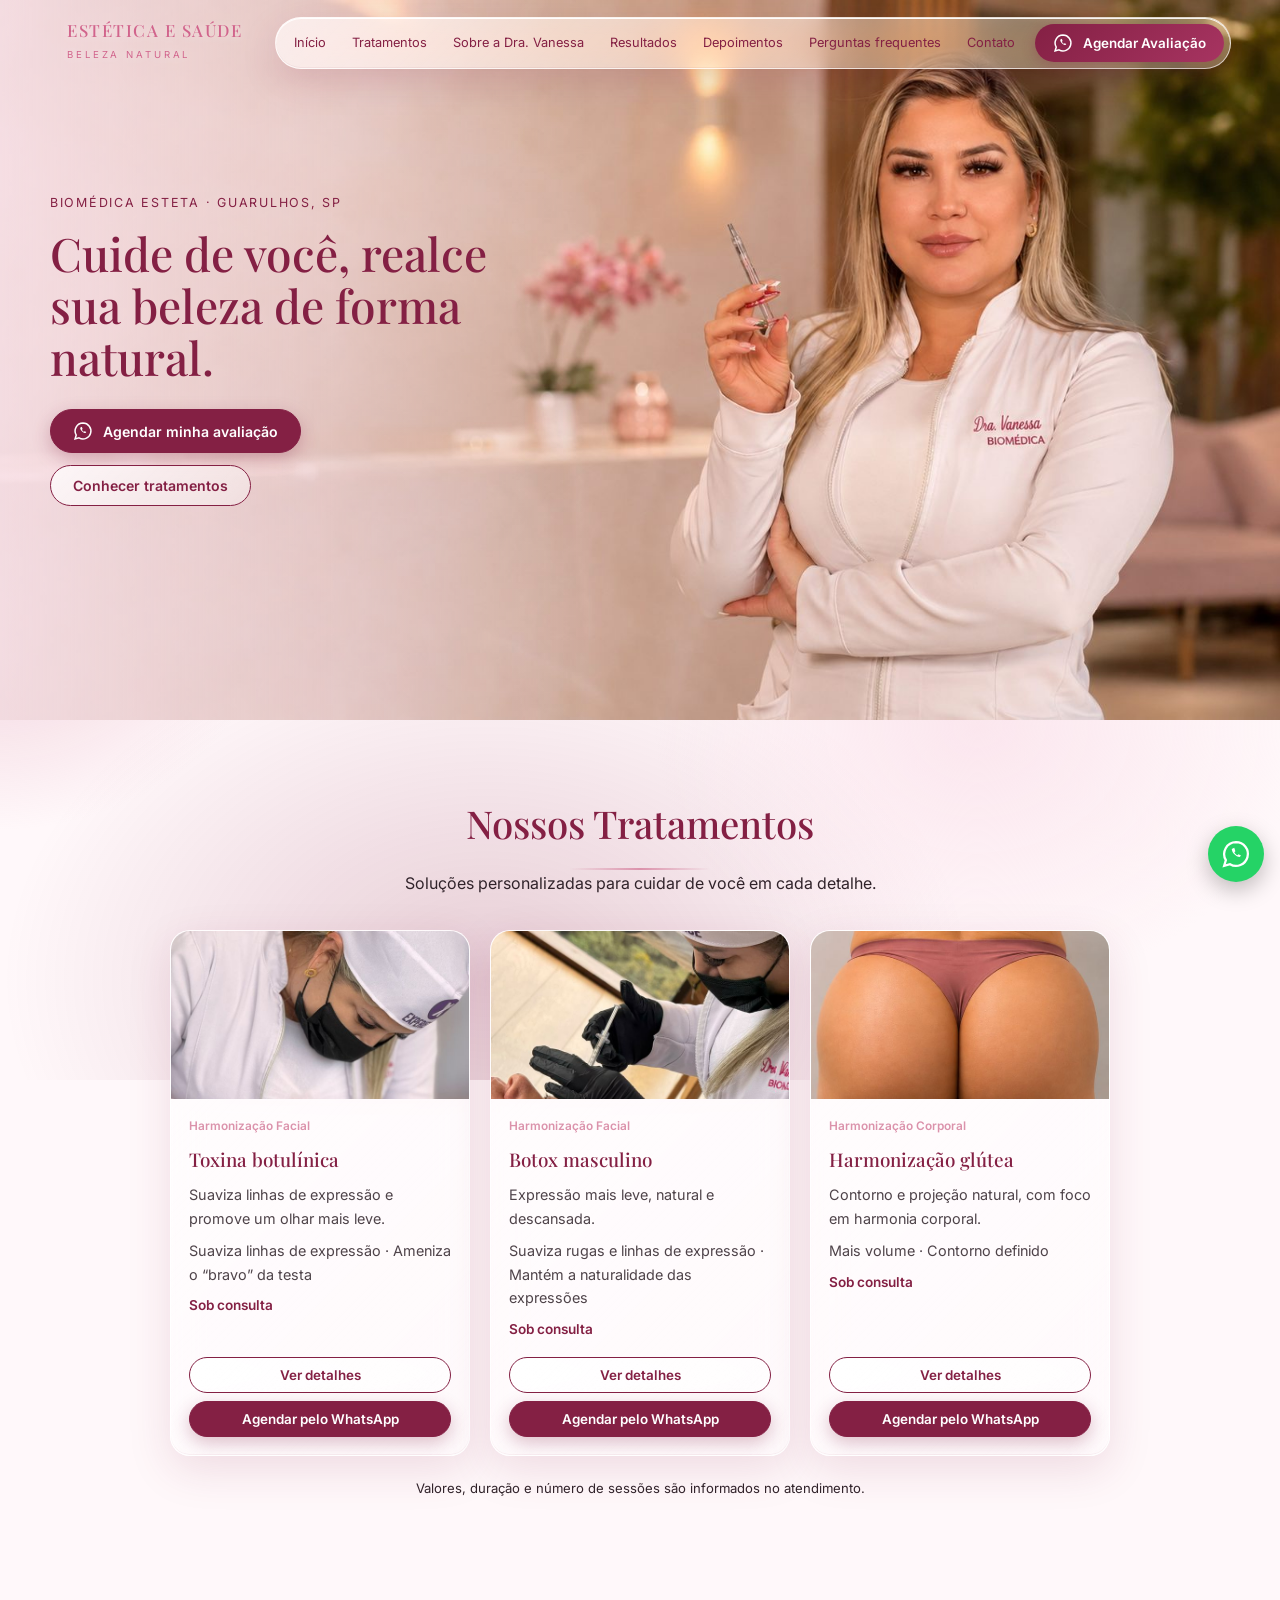
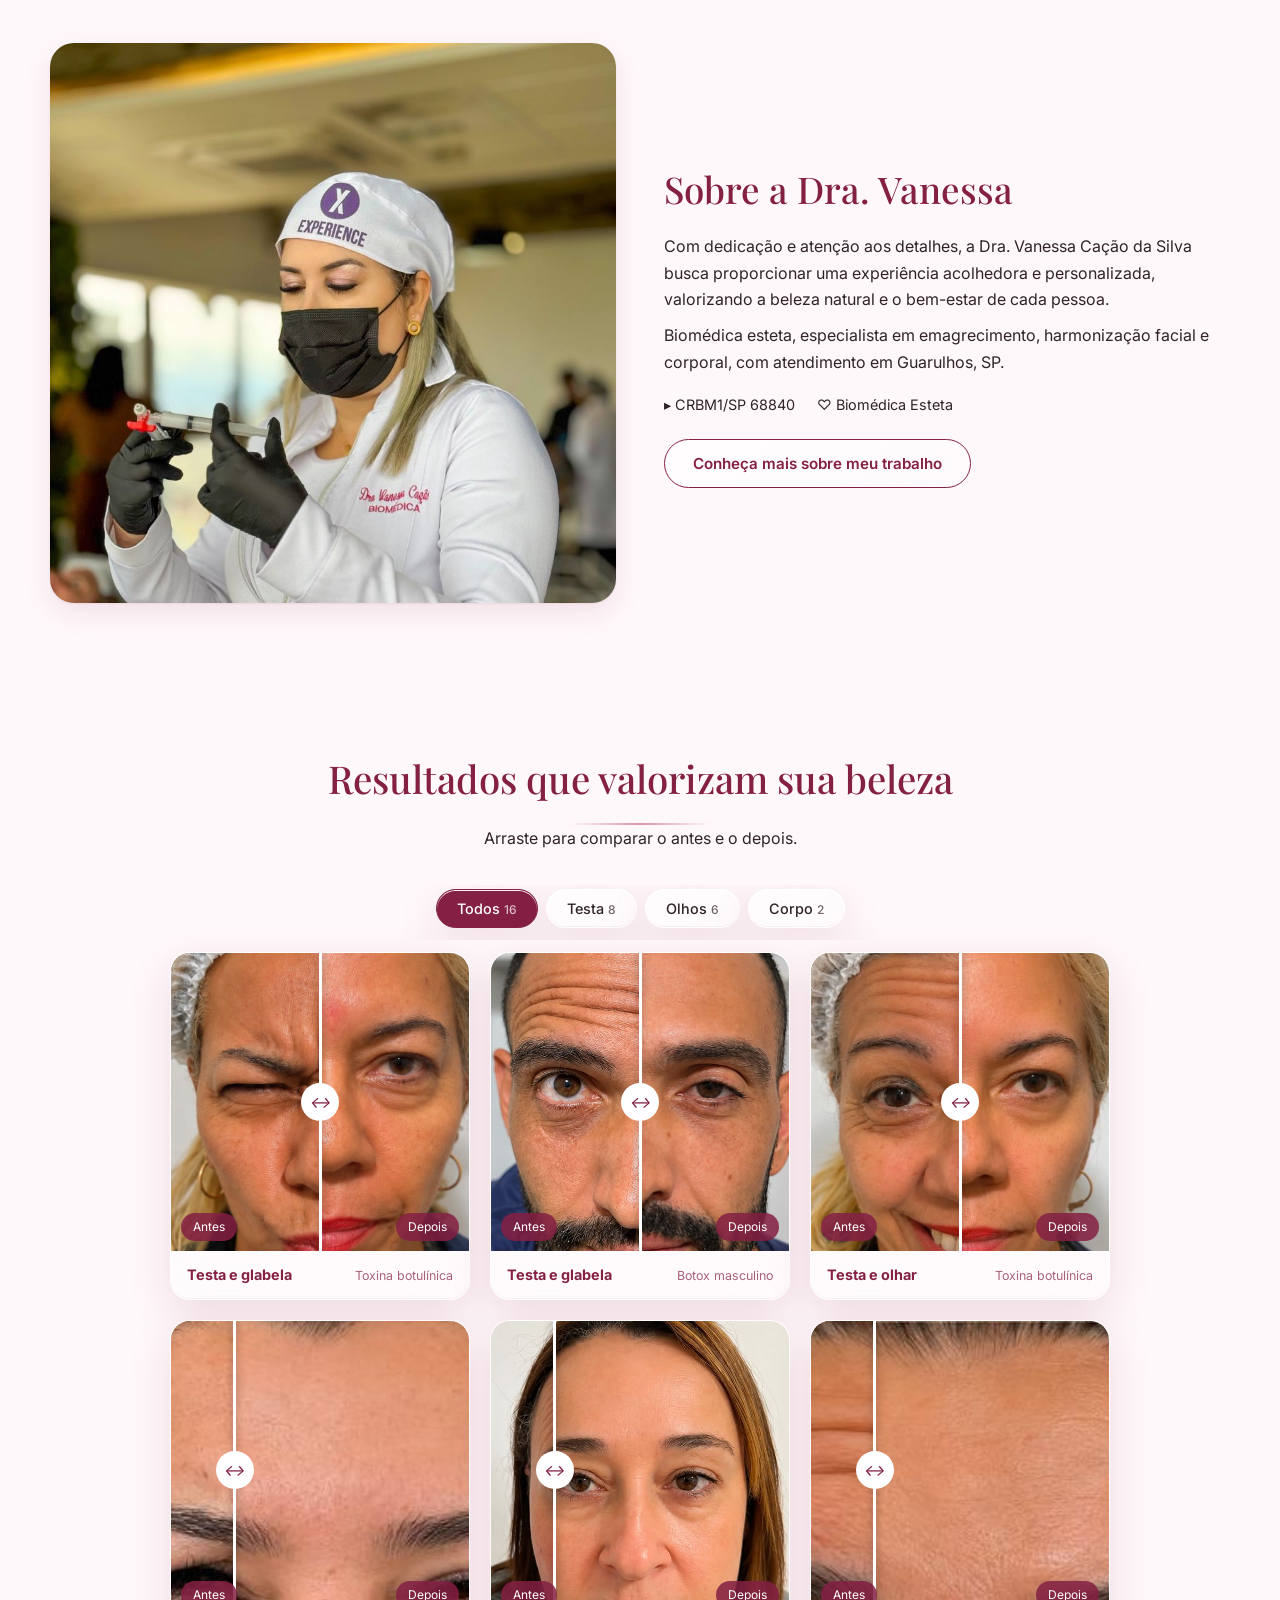
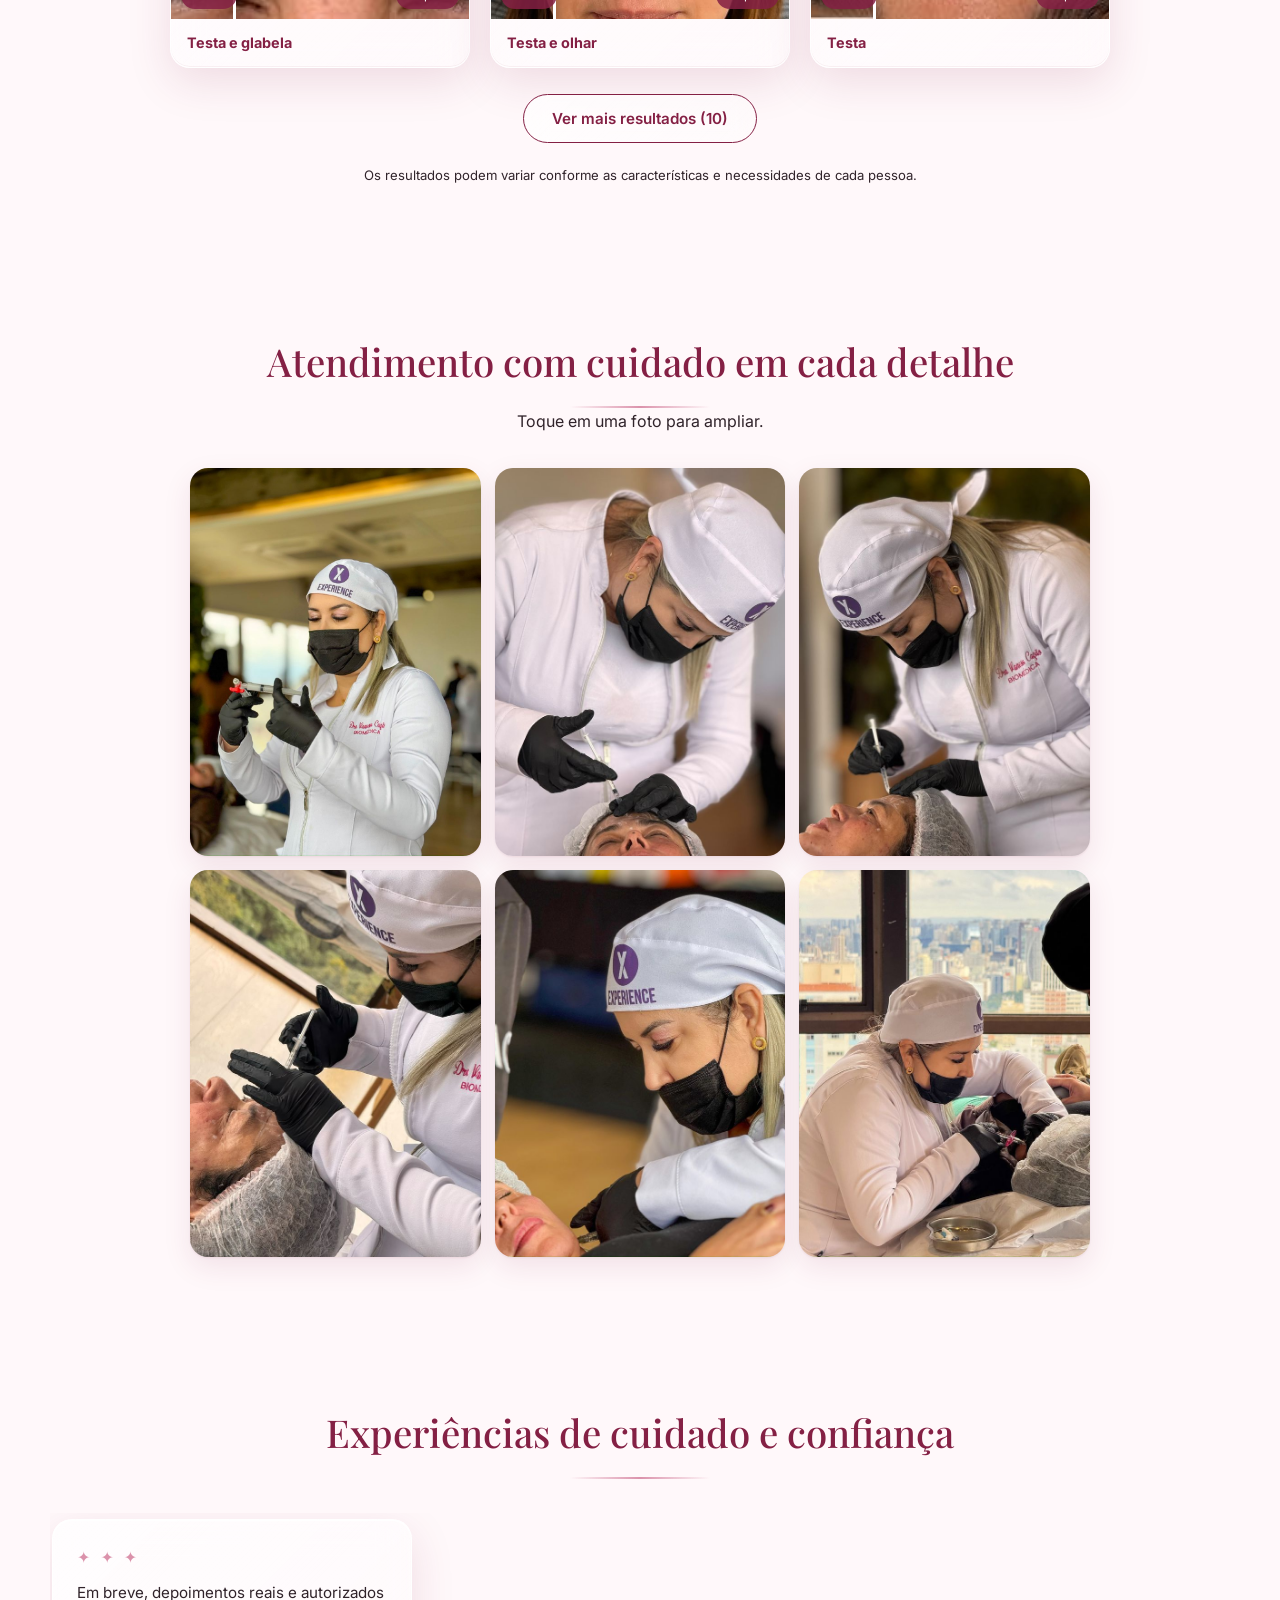
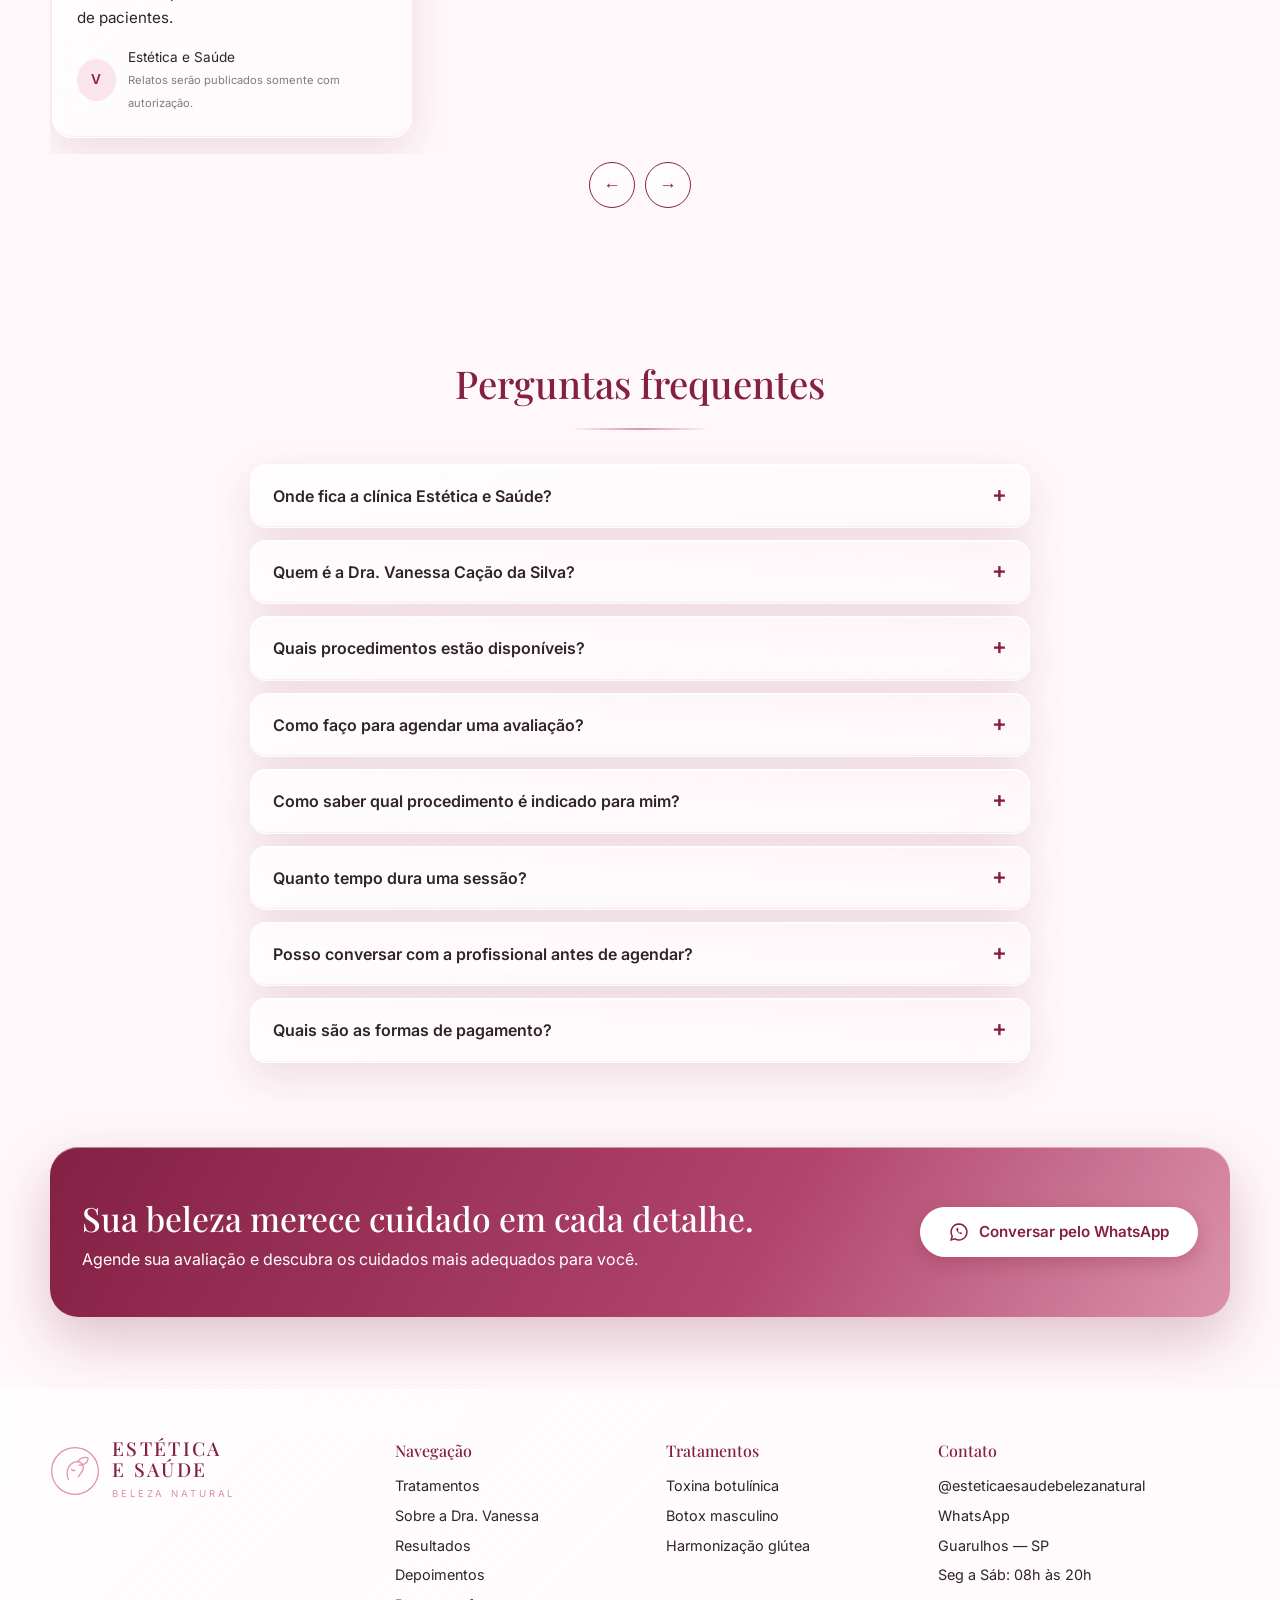
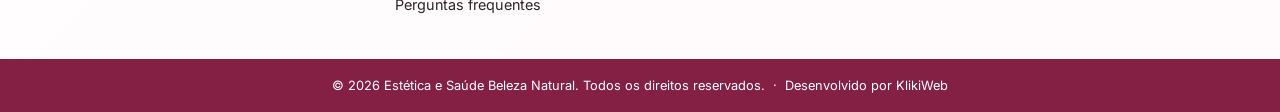
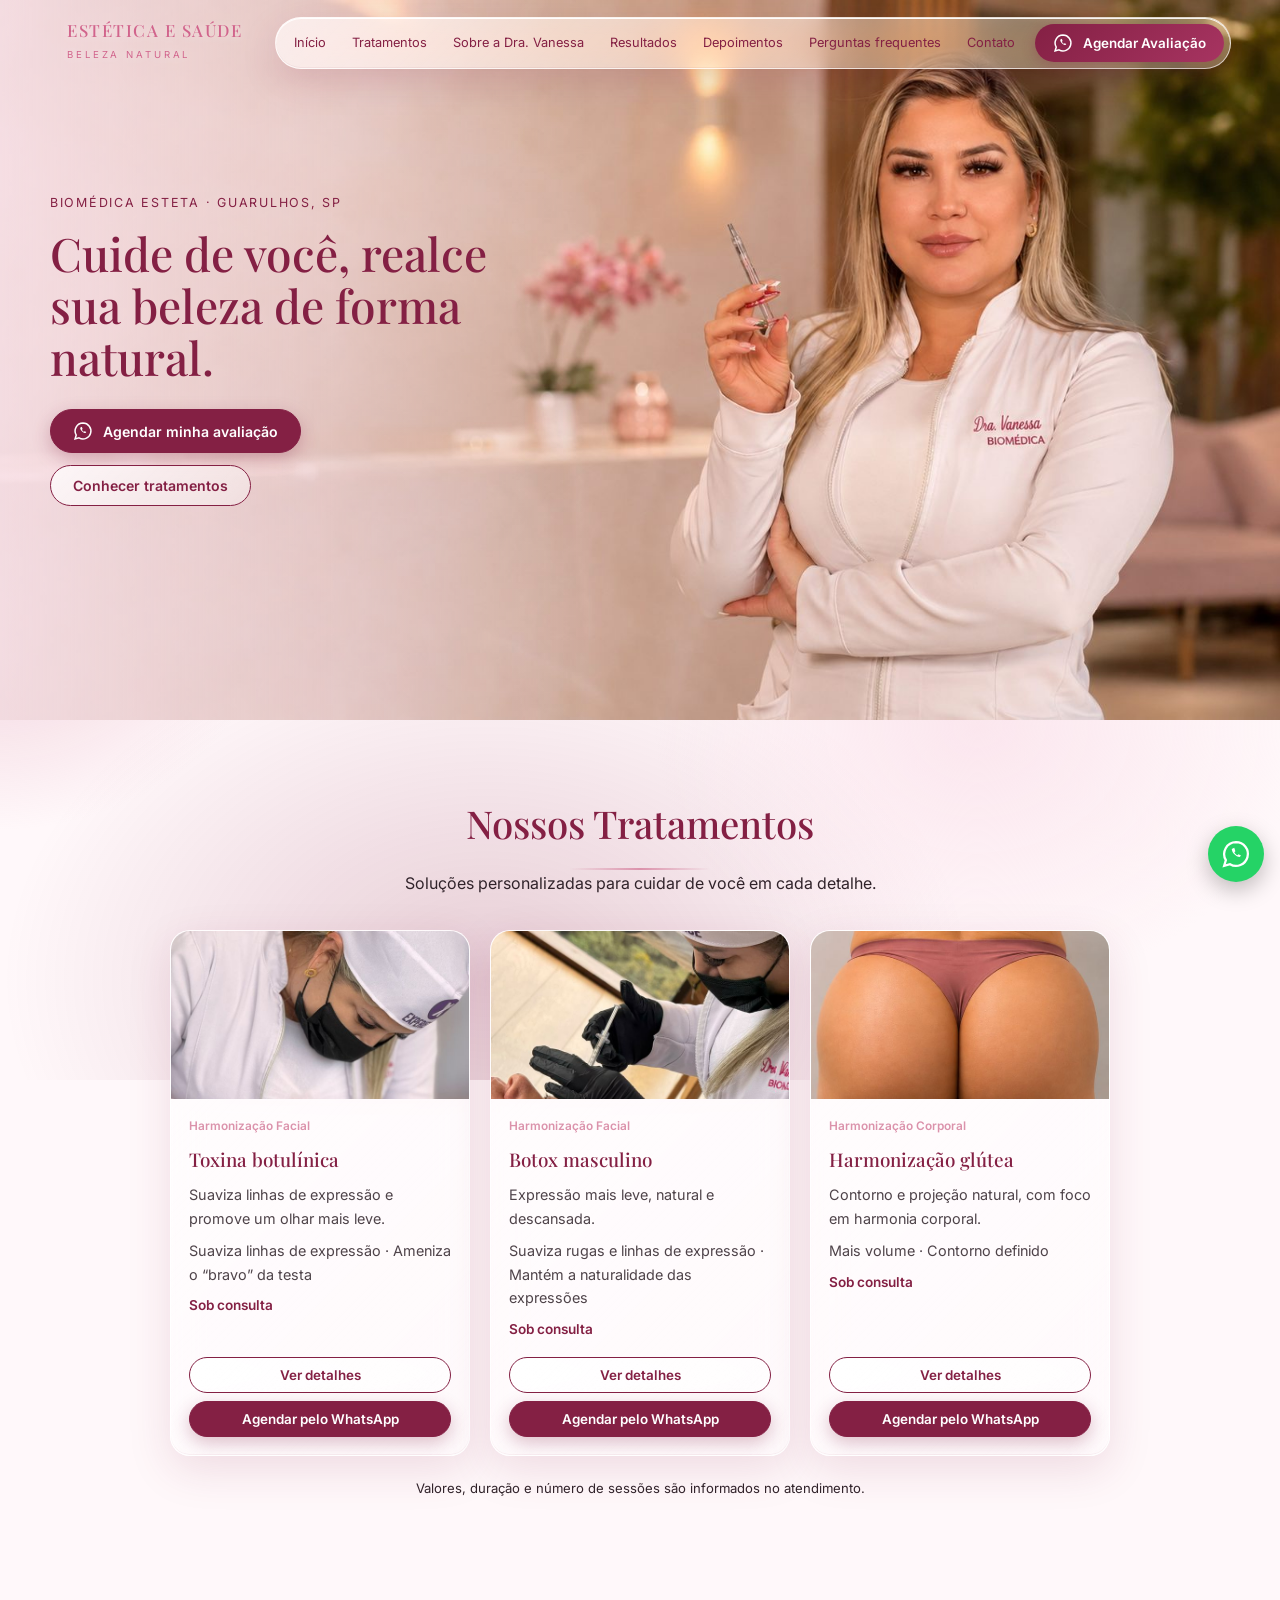
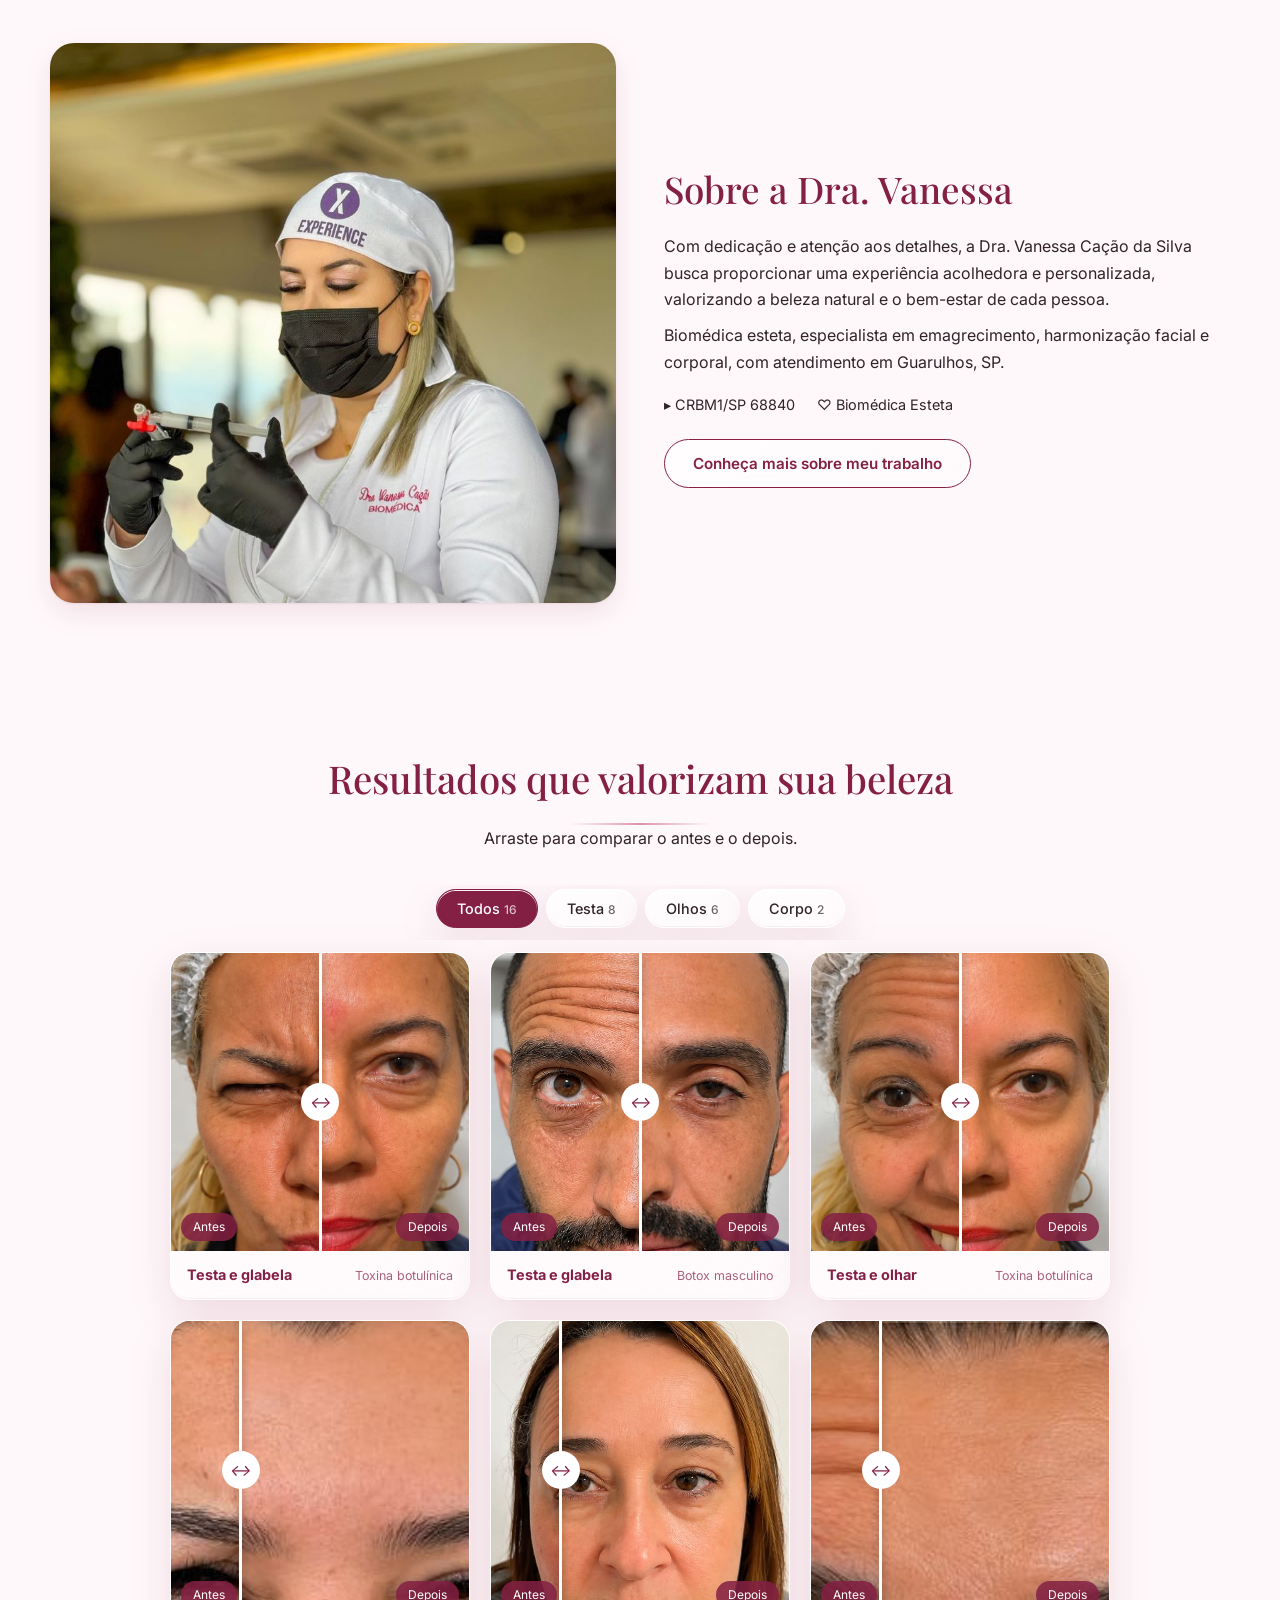
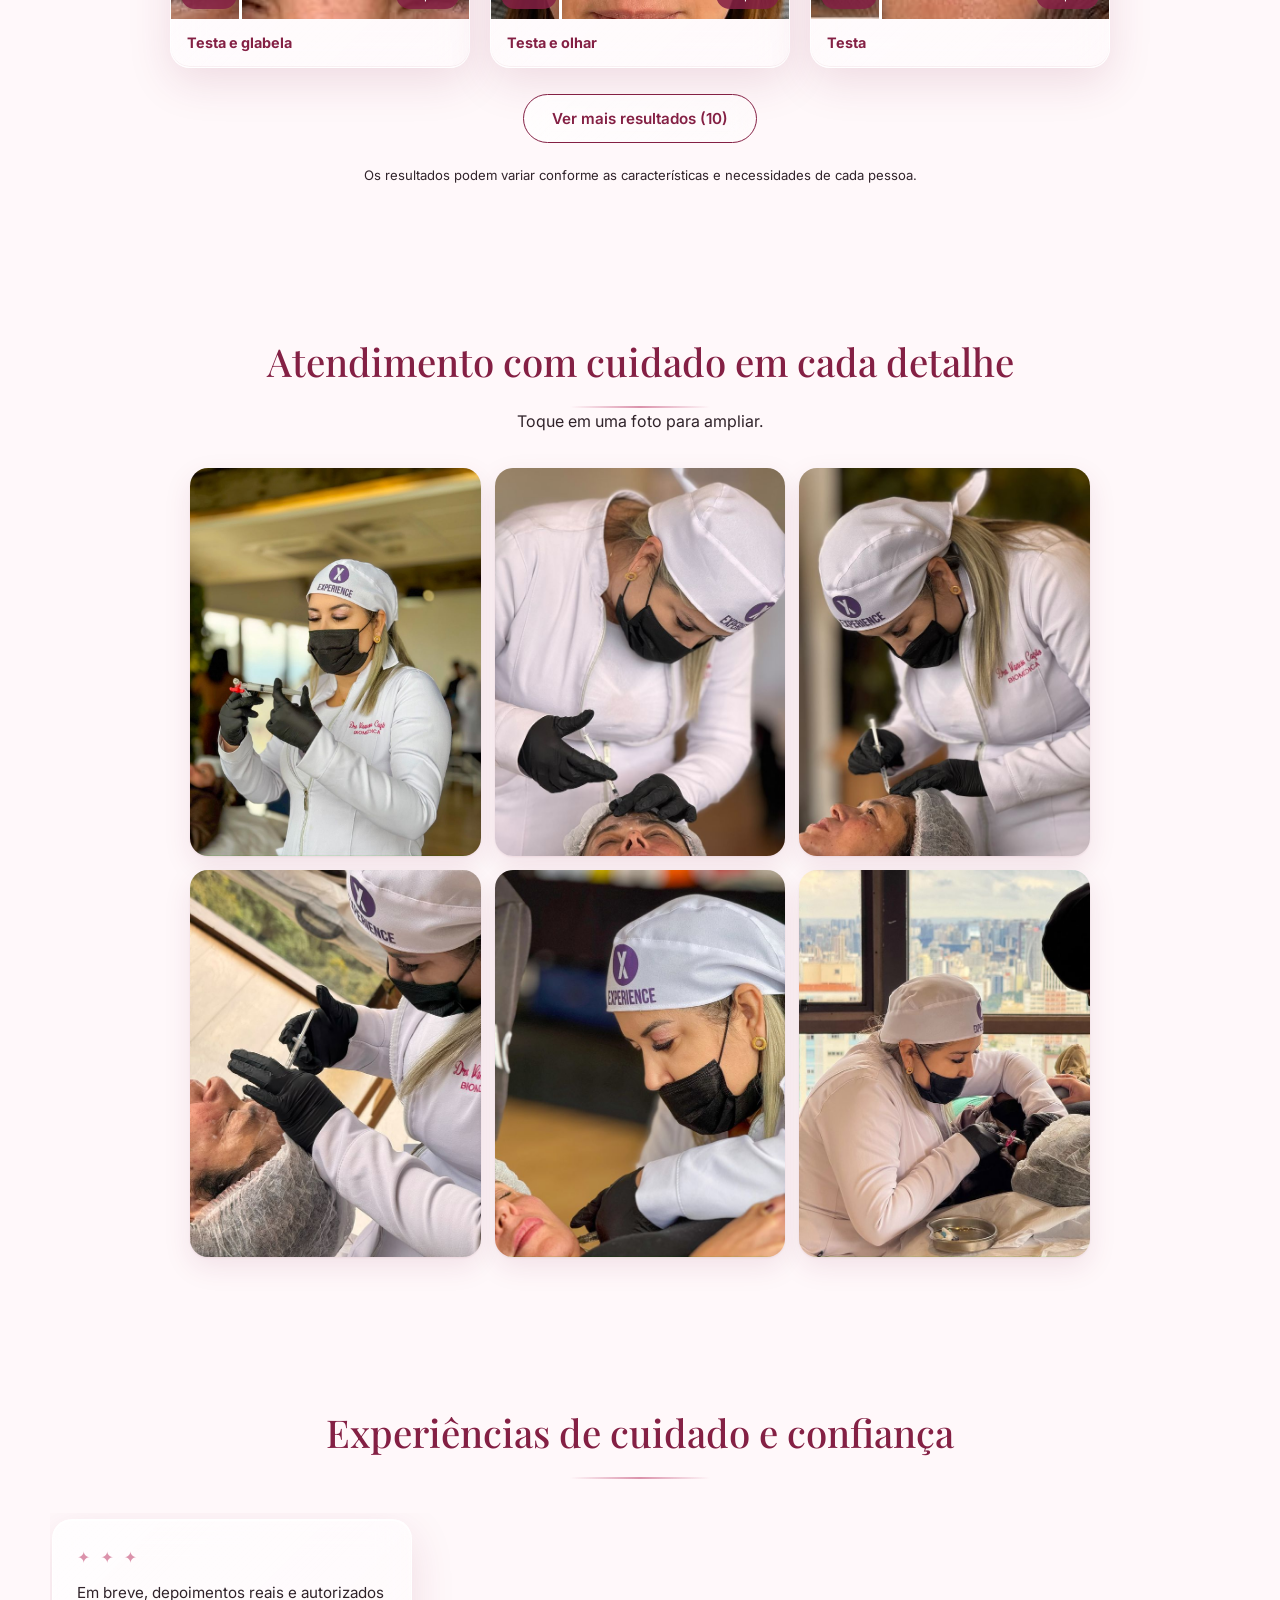
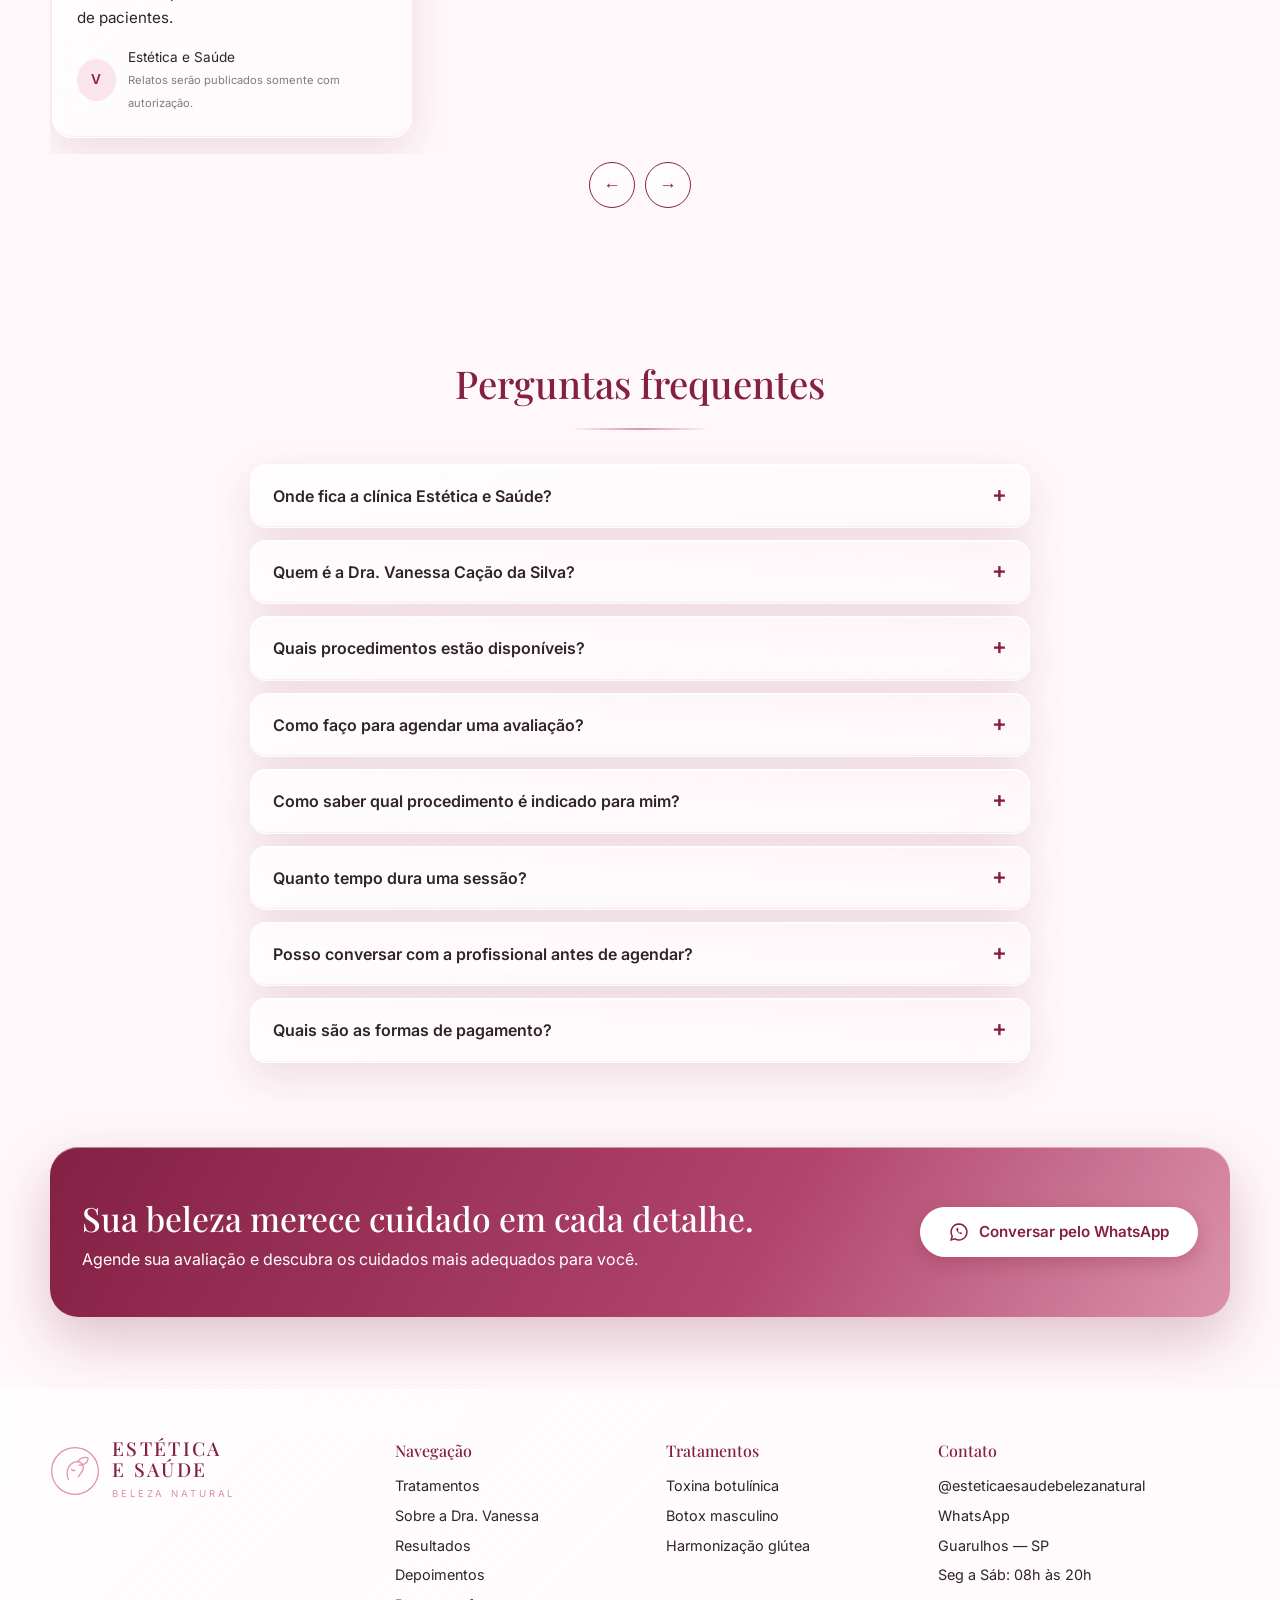
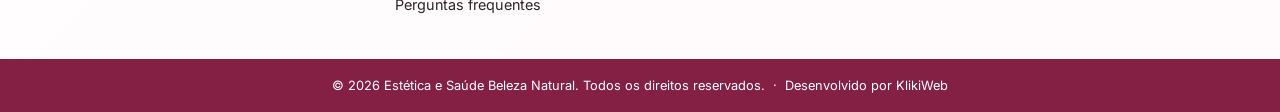
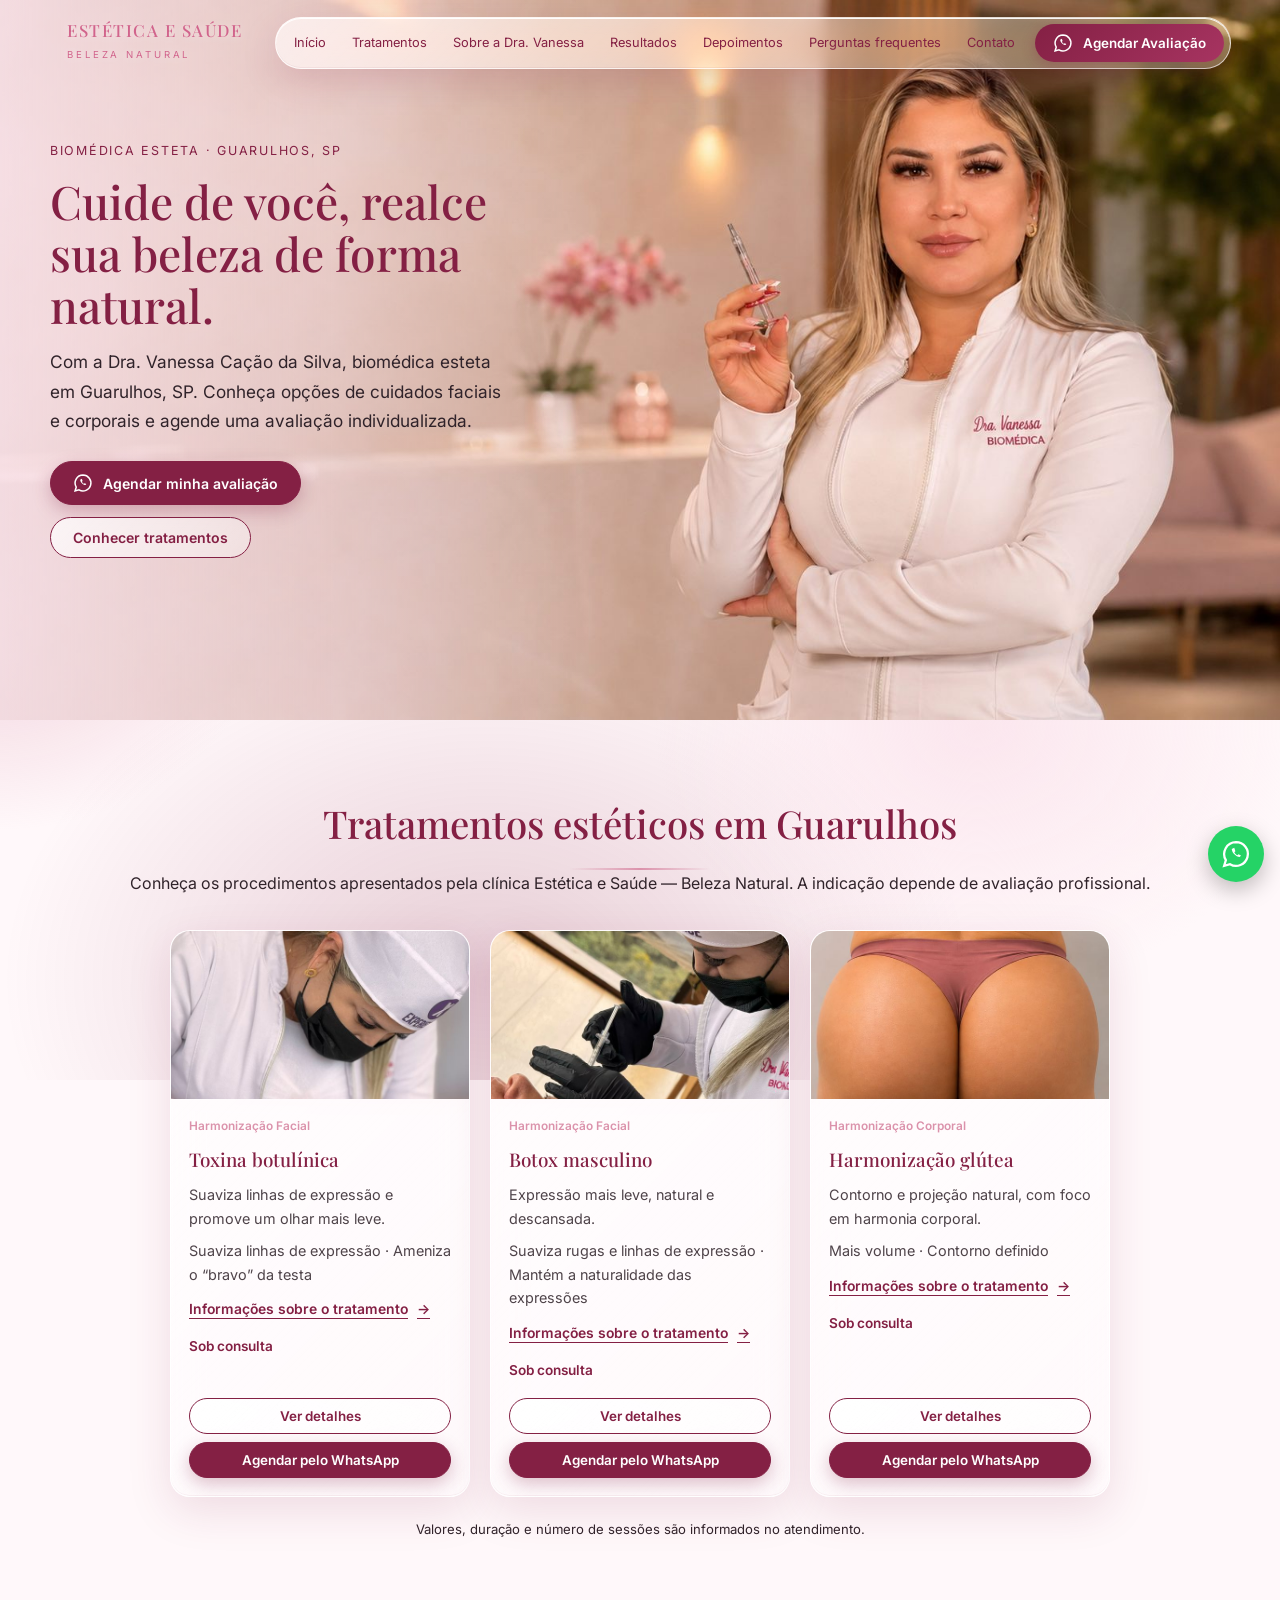
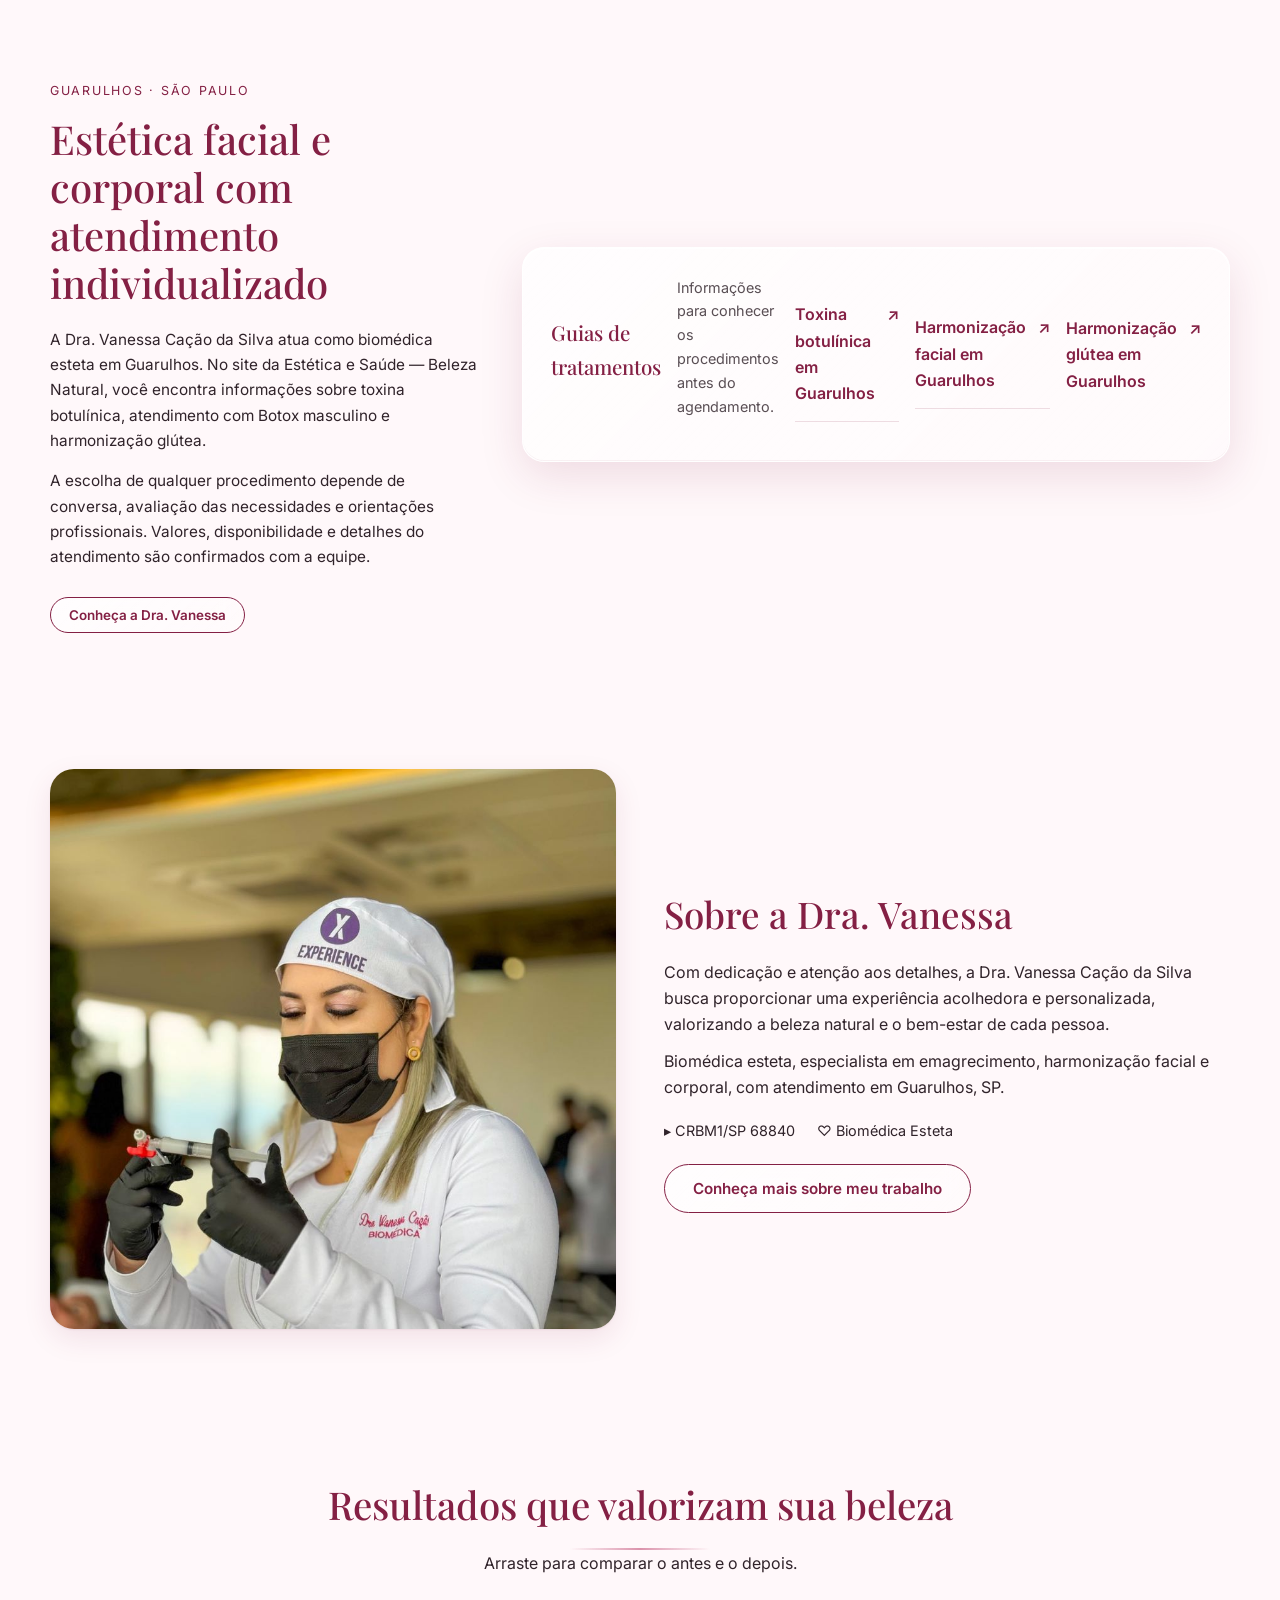
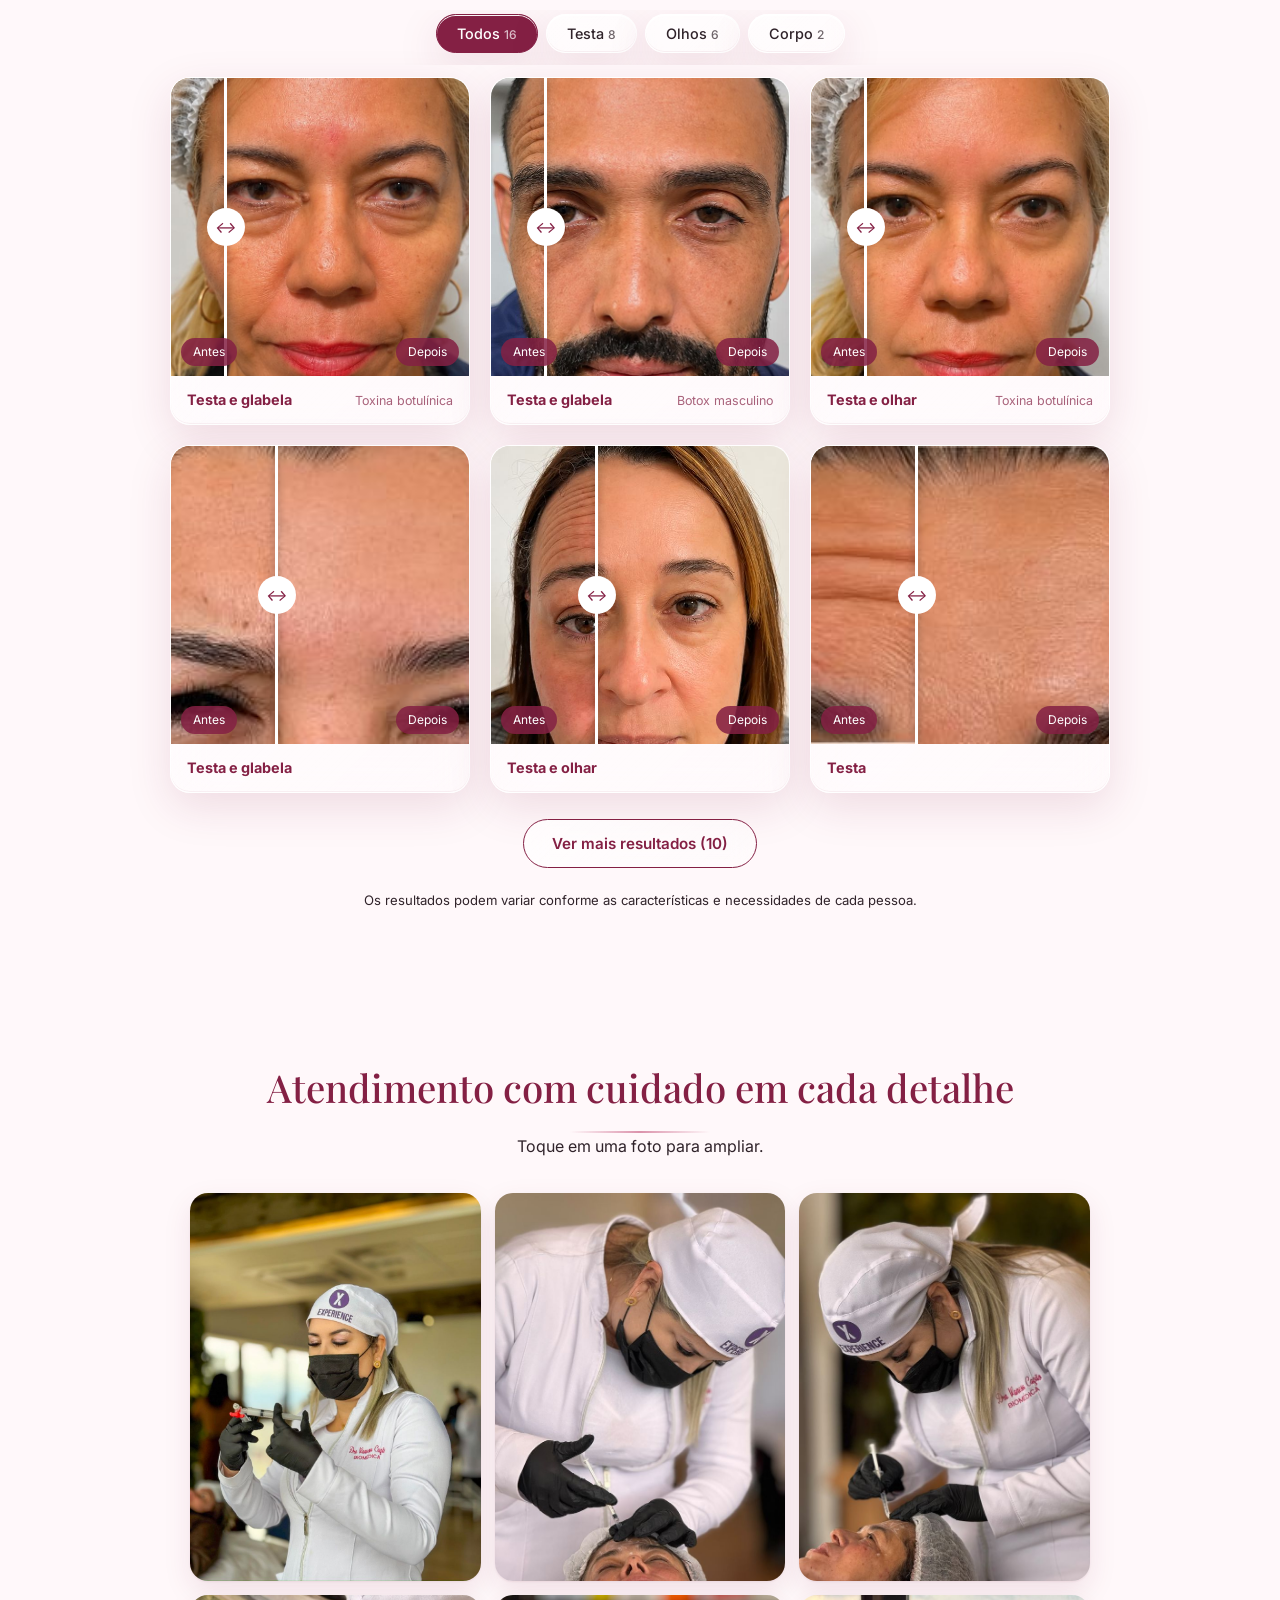
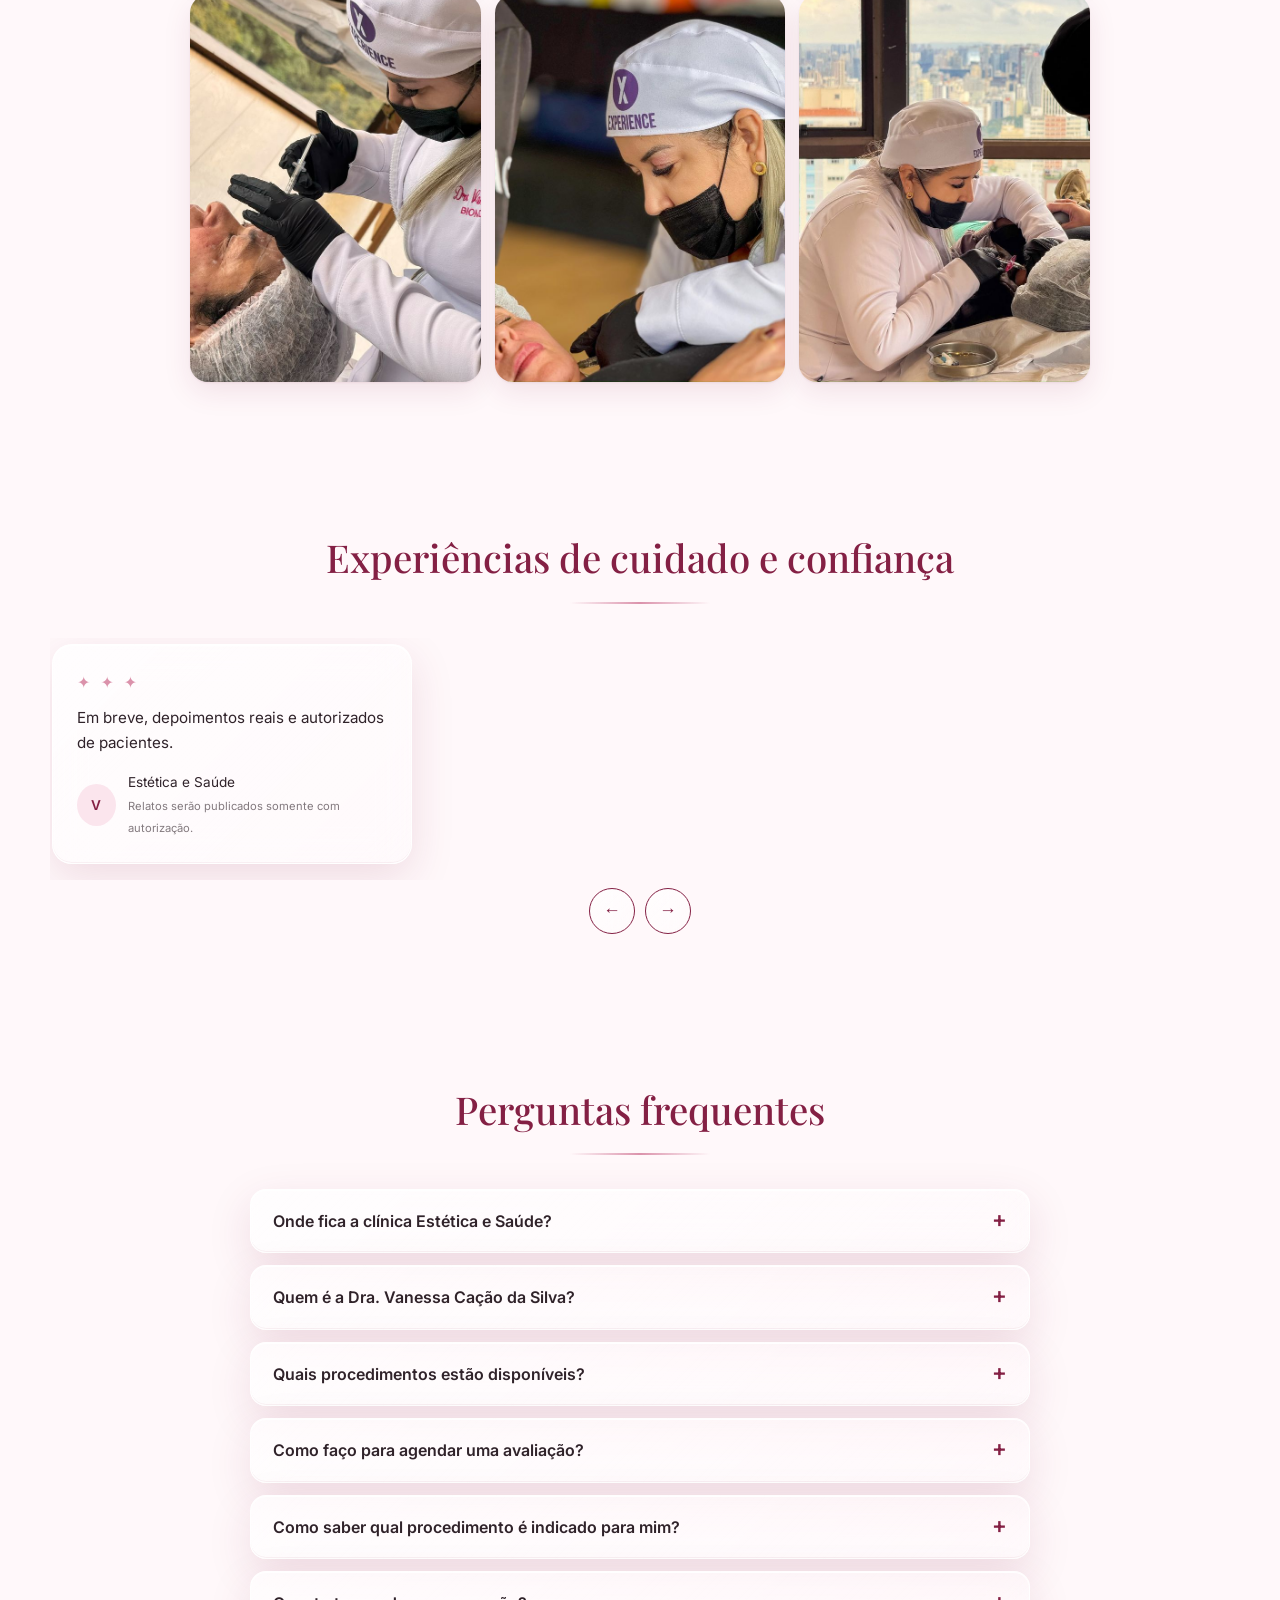
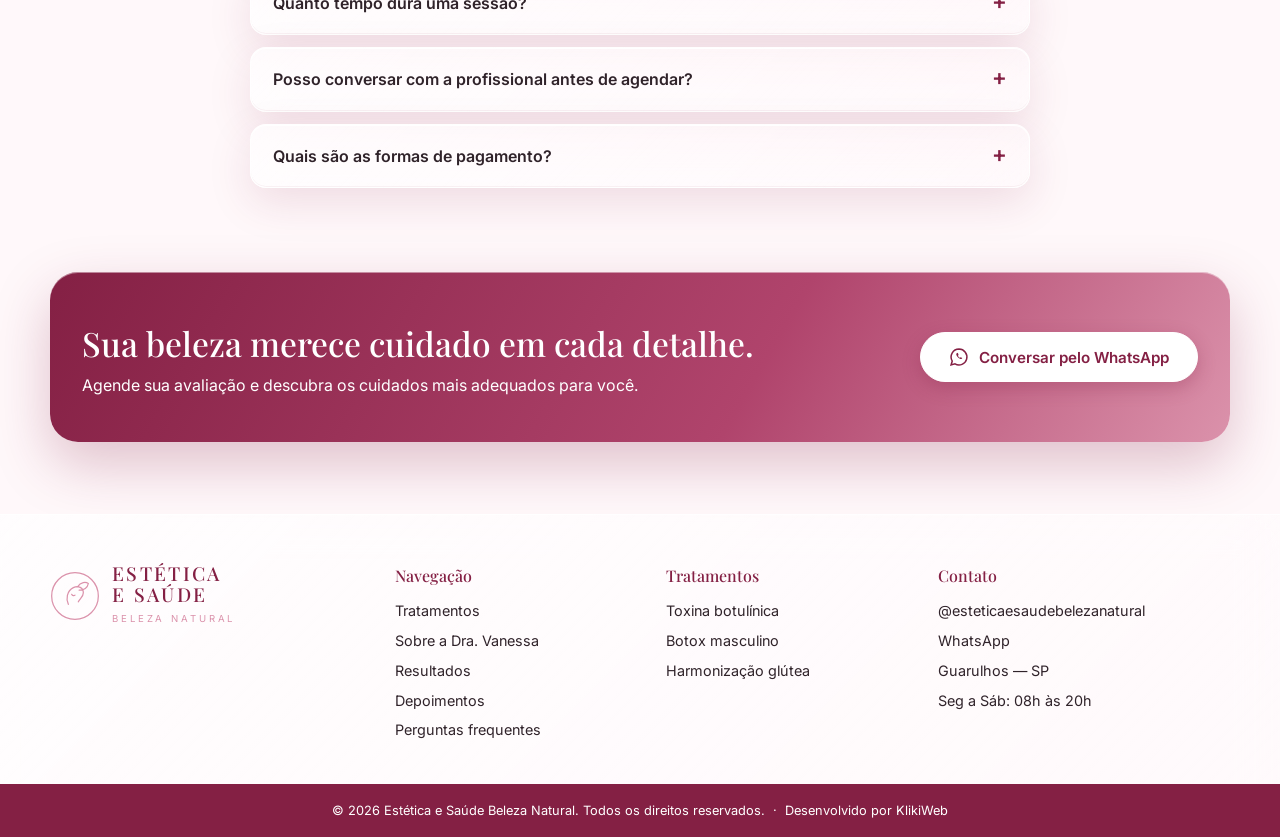
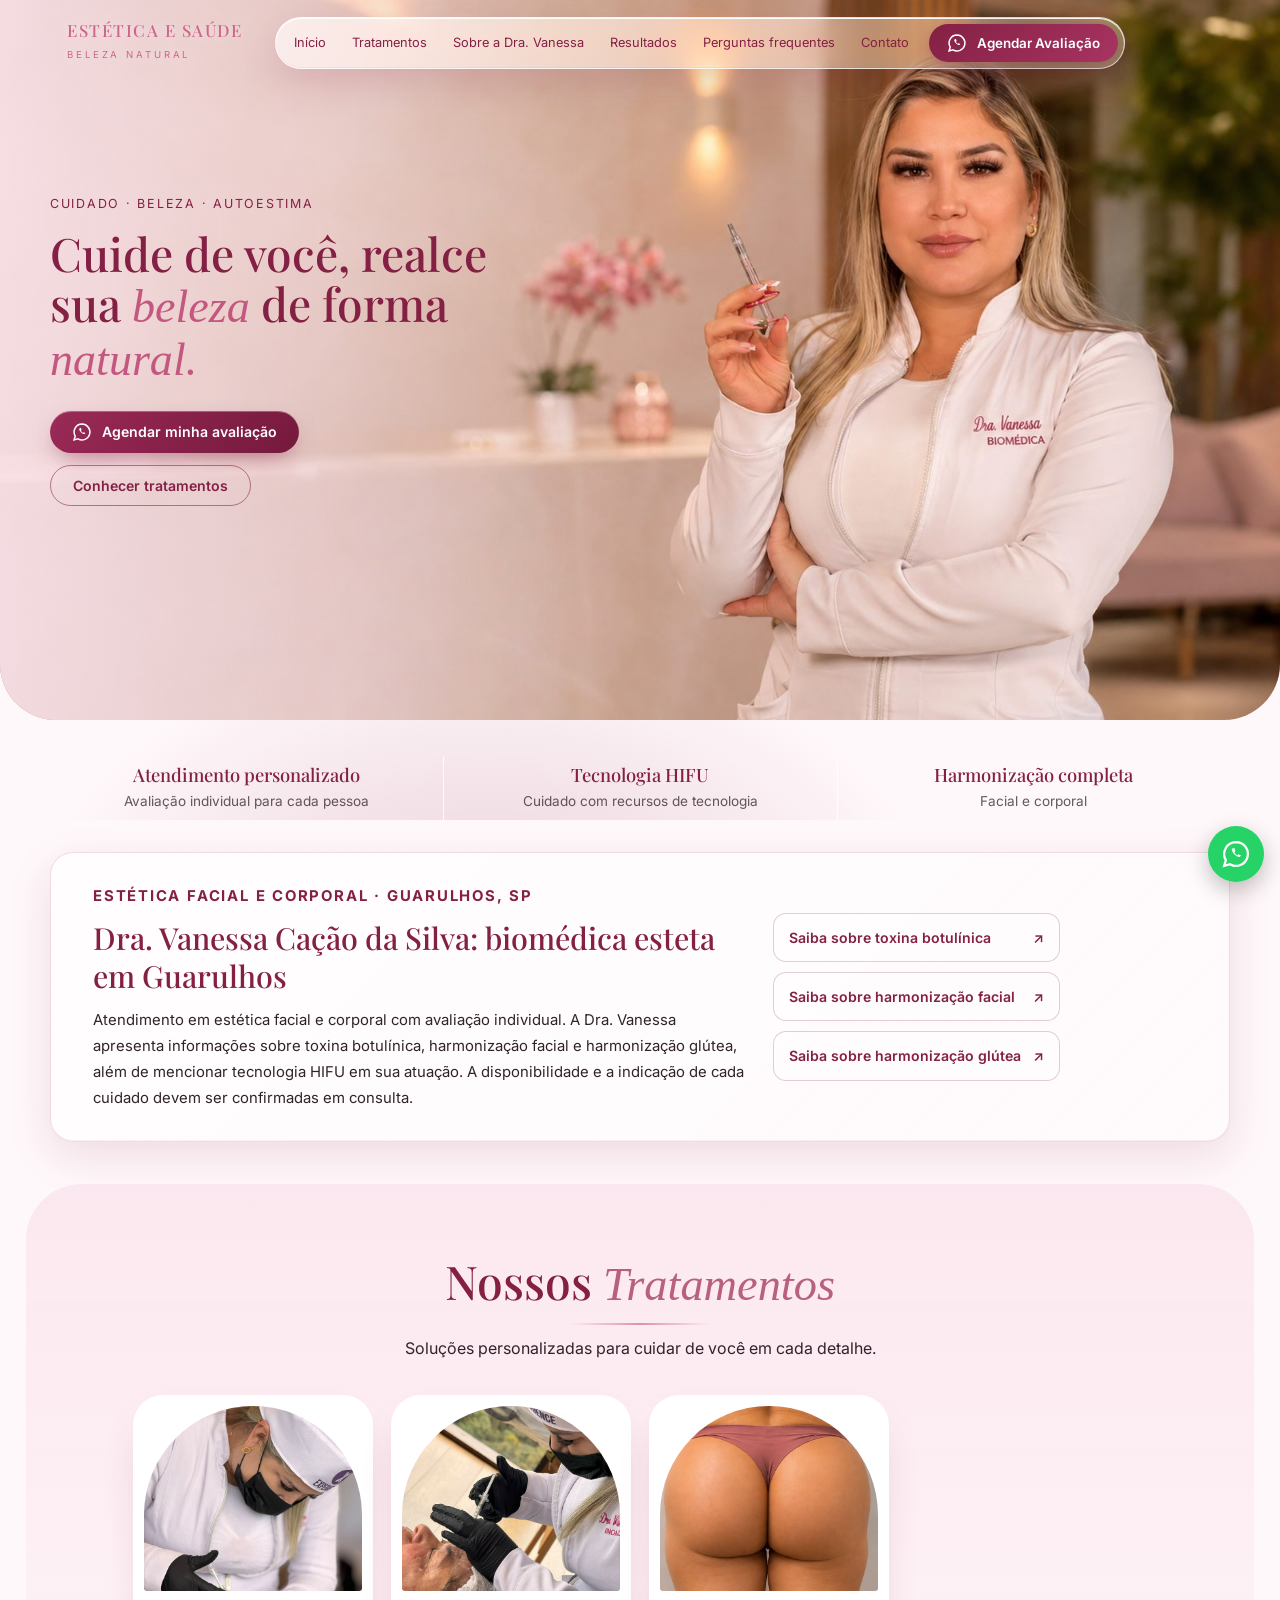
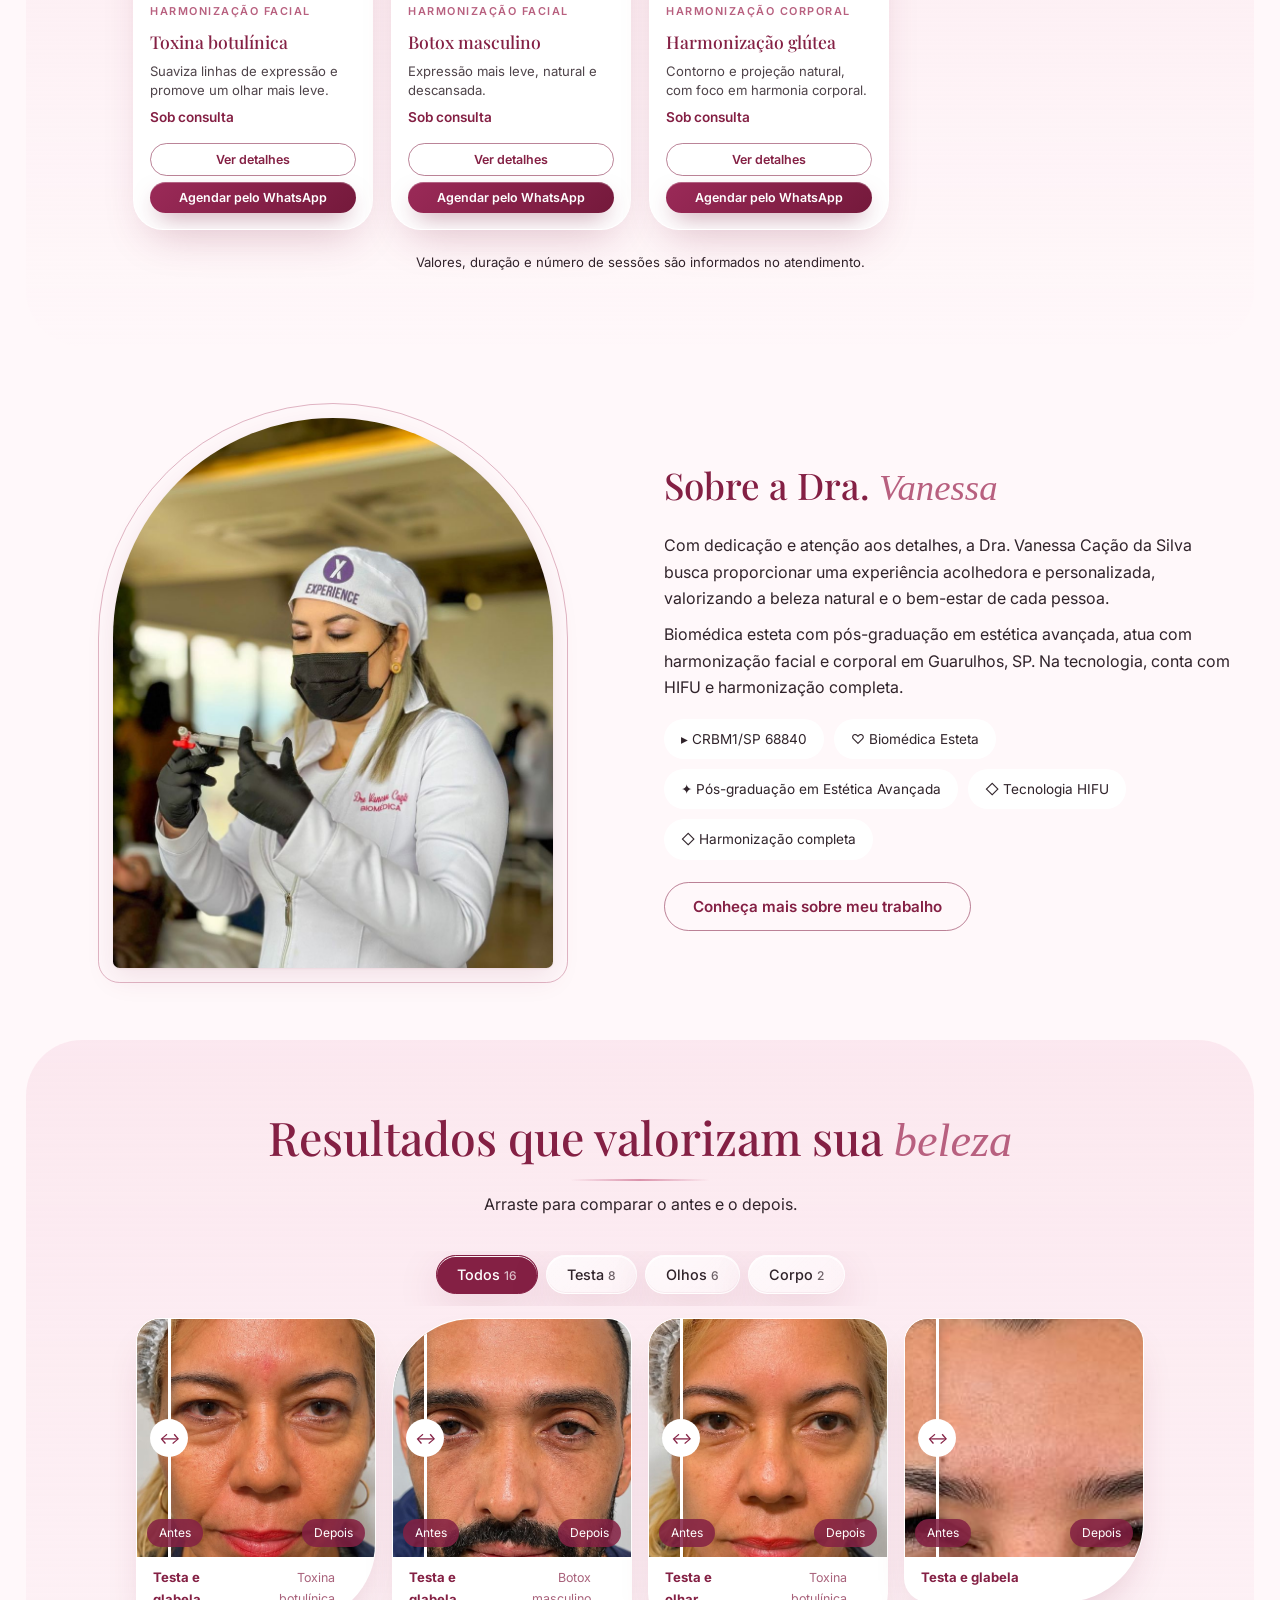
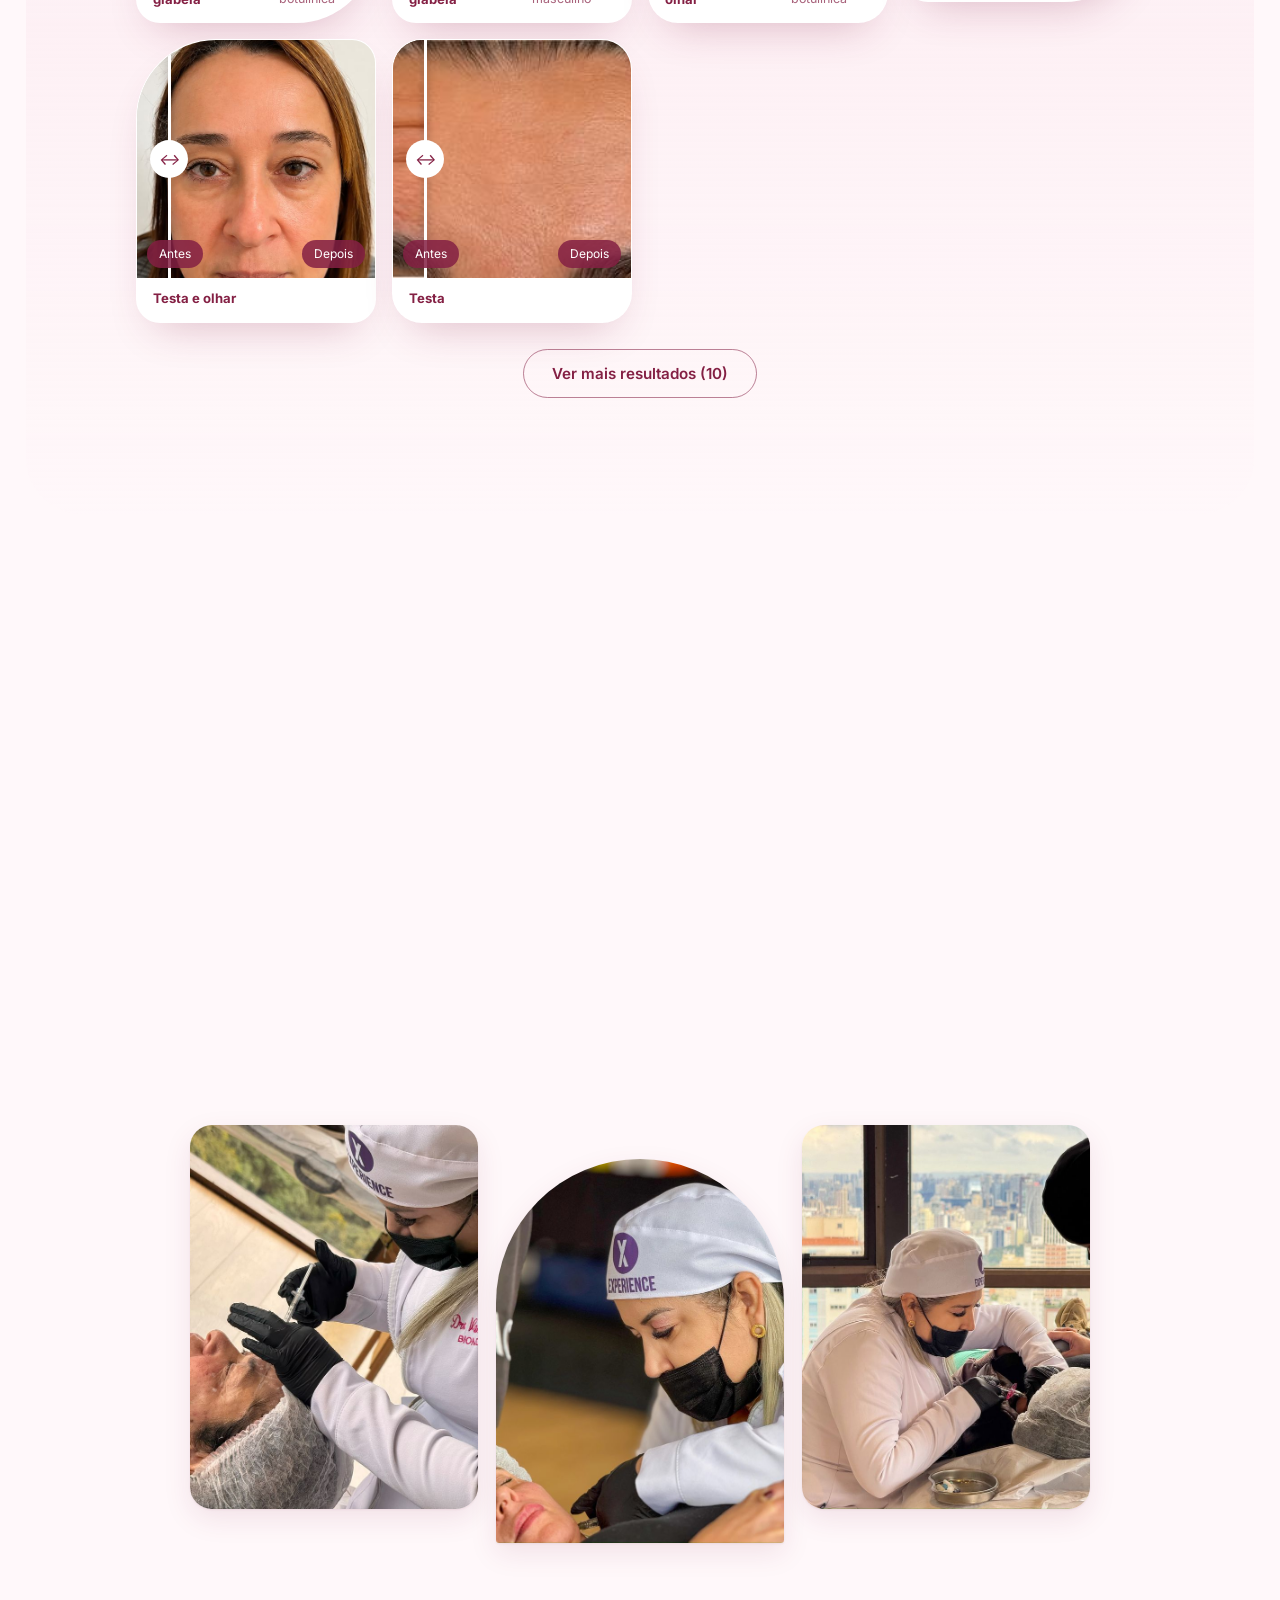
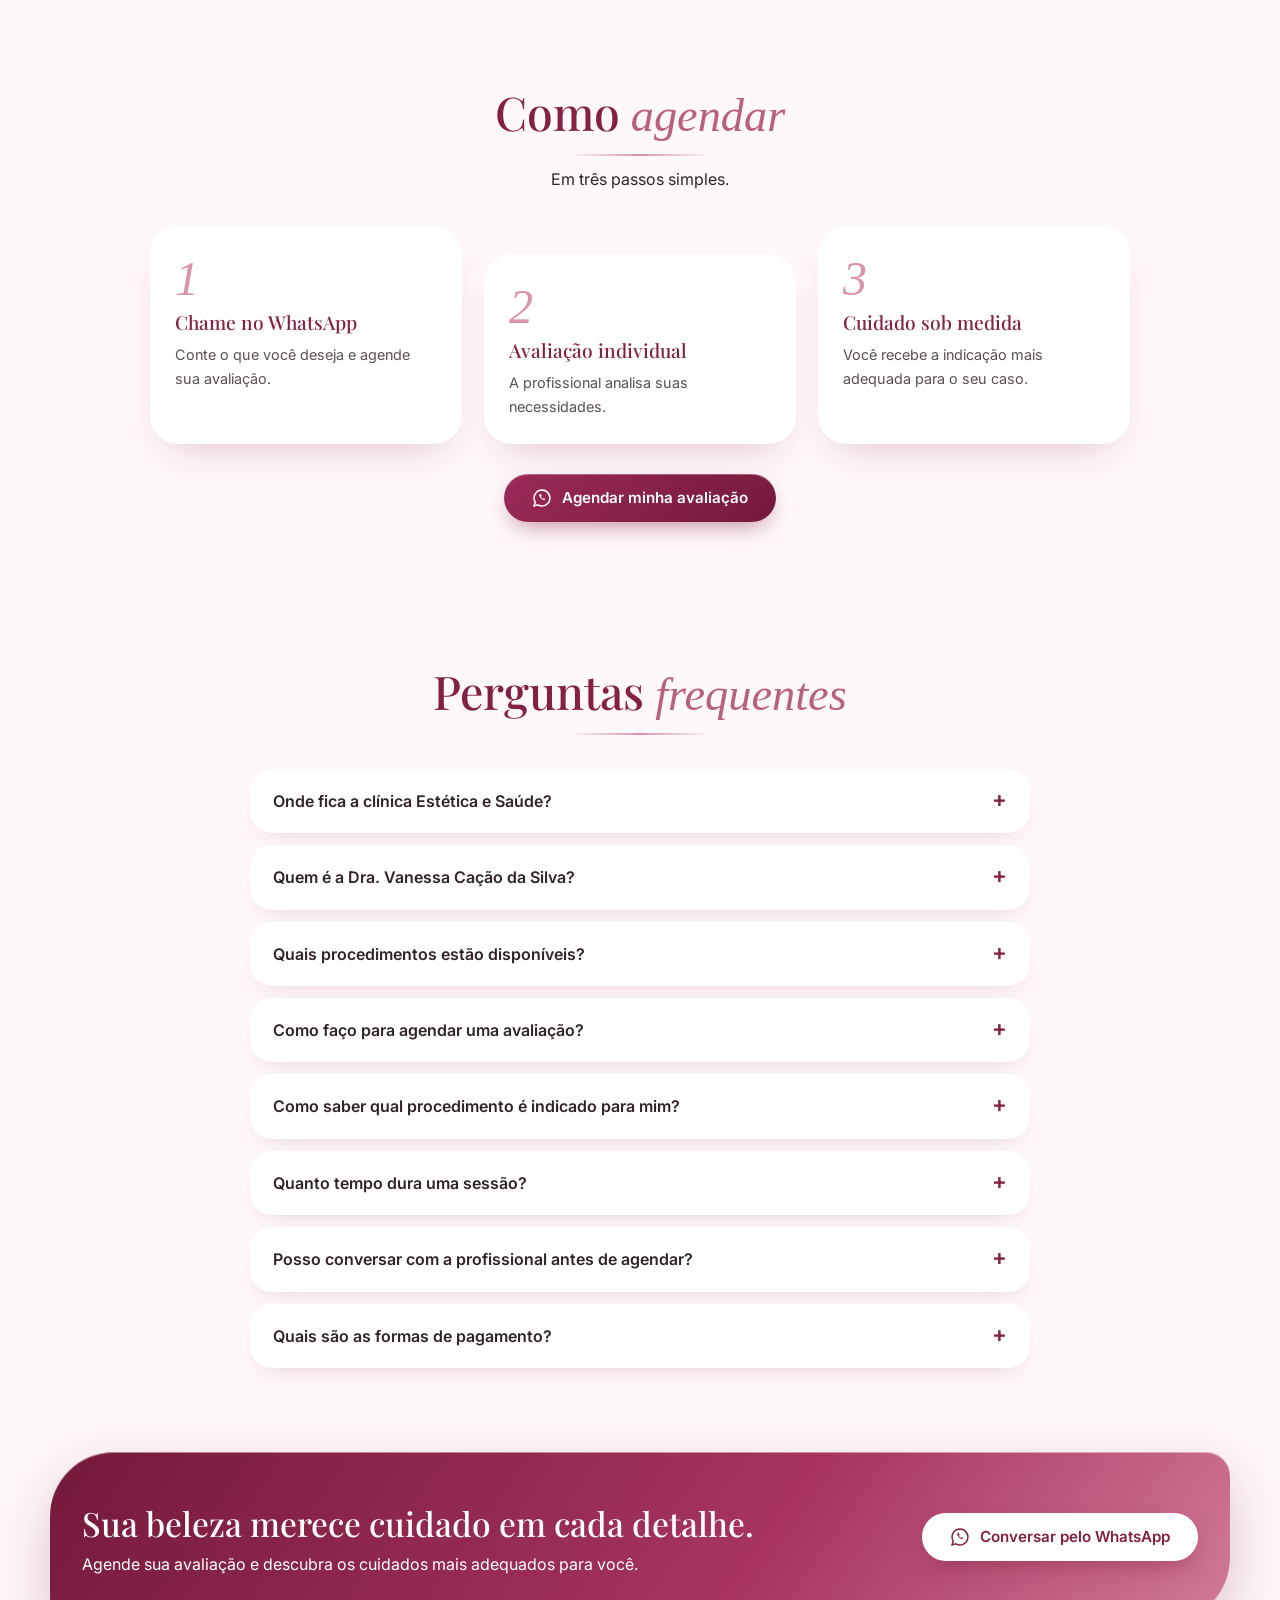
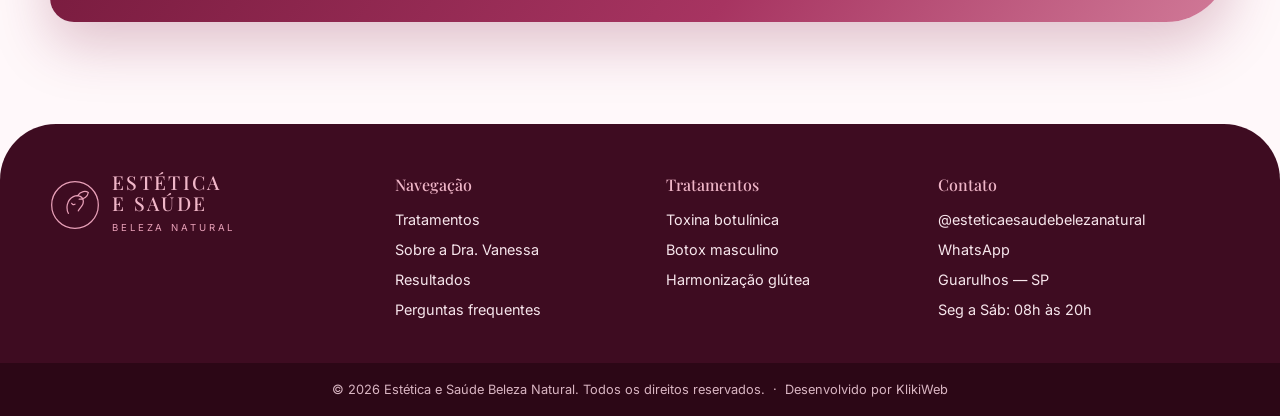
